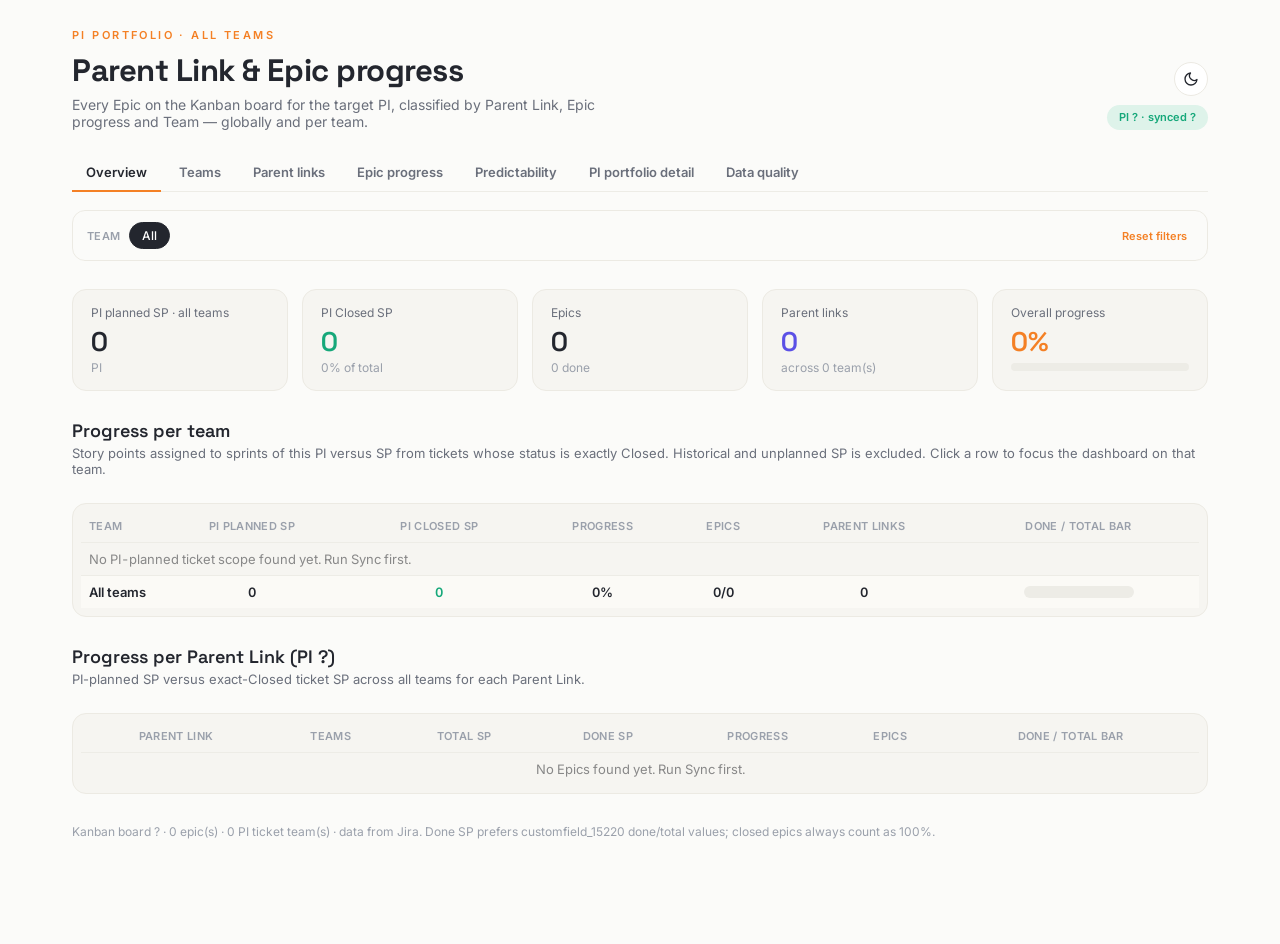
==== pi-portfolio-explorer/pi_portfolio/templates/dashboard.html @ b687ec89 "Recover PI Portfolio Explorer source from packaged .exe (part 1) The original source was lost when i" ====
<!doctype html><html lang="en"><head>
<meta charset="utf-8"><meta name="viewport" content="width=device-width, initial-scale=1">
<title>PI Portfolio Explorer</title>
<link rel="preconnect" href="https://fonts.googleapis.com"><link rel="preconnect" href="https://fonts.gstatic.com" crossorigin>
<link href="https://fonts.googleapis.com/css2?family=Space+Grotesk:wght@500;600;700&family=Inter:wght@400;500;600;700&display=swap" rel="stylesheet">
<style>
:root{--bg:#fbfbf9;--card:#f6f5f1;--card-bd:#eceae3;--line:#edece6;--ink:#23262e;--label:#6a6f7b;--faint:#9aa0ab;
--theo:#5b50e6;--accent:#F48025;--adj:#16a87a;--real:#c8821f;--theo-soft:#ece9fc;--accent-soft:#fff0e6;--adj-soft:#def3ea;--real-soft:#f8eddc;
--sans:'Inter',system-ui,sans-serif;--disp:'Space Grotesk',sans-serif;}
body[data-theme="dark"]{--bg:#0f1218;--card:#171b24;--card-bd:#2a3040;--line:#293142;--ink:#edf2ff;--label:#adb7c8;--faint:#7f8aa0;
--theo:#9b8cff;--accent:#F48025;--adj:#25d99a;--real:#f2b766;--theo-soft:#272247;--accent-soft:#3b2113;--adj-soft:#15392d;--real-soft:#3b2c19;}
body[data-theme="dark"] .ghostbtn,body[data-theme="dark"] .fpill,body[data-theme="dark"] .mchip{background:#121722;color:var(--ink);border-color:var(--card-bd)}
body[data-theme="dark"] .ghostbtn:hover{border-color:var(--accent);color:var(--accent)}
body[data-theme="dark"] .filterbar{background:rgba(15,18,24,.92);border-color:var(--card-bd)}
body[data-theme="dark"] .filterbar select{background:#121722!important;color:#edf2ff!important;-webkit-text-fill-color:#edf2ff;border-color:var(--card-bd);color-scheme:dark}
body[data-theme="dark"] .card,body[data-theme="dark"] .tcard{background:var(--card);border-color:var(--card-bd)}
body[data-theme="dark"] .dt th,body[data-theme="dark"] .dt td{border-bottom-color:var(--line)}
body[data-theme="dark"] .dt tr.tot td{background:#111722;color:var(--ink)}
body[data-theme="dark"] .subtle,body[data-theme="dark"] .ssub,body[data-theme="dark"] .legend,body[data-theme="dark"] .foot{color:var(--label)}
body[data-theme="dark"] .mchip.on,body[data-theme="dark"] .fpill.on{background:var(--accent)!important;color:#fff!important;border-color:var(--accent)!important;box-shadow:0 0 0 1px rgba(244,128,37,.35),0 6px 16px rgba(244,128,37,.18)!important}
body[data-theme="dark"] .tab.on{background:transparent!important;color:var(--ink)!important;border-bottom-color:var(--accent)!important}
*{box-sizing:border-box}body{margin:0;background:var(--bg);color:var(--ink);font-family:var(--sans);font-size:14px;-webkit-font-smoothing:antialiased;transition:background .18s ease,color .18s ease}
.wrap{max-width:1180px;margin:0 auto;padding:30px 22px 90px}
header.top{display:flex;justify-content:space-between;align-items:flex-end;flex-wrap:wrap;gap:14px;margin-bottom:24px}
.eyebrow{font:600 11px/1 var(--sans);letter-spacing:.22em;text-transform:uppercase;color:var(--accent)}
h1{font-family:var(--disp);font-weight:700;font-size:clamp(23px,3.2vw,31px);margin:.3em 0 .2em;letter-spacing:-.015em}
header.top p{margin:0;color:var(--label);max-width:60ch}
.rightcol{display:flex;flex-direction:column;align-items:flex-end;gap:9px}
.ghostbtn{border:1px solid var(--card-bd);background:#fff;border-radius:9px;padding:8px 14px;font:600 12px var(--sans);color:var(--ink);cursor:pointer}
.ghostbtn:hover{border-color:var(--accent);color:var(--accent)}
.themebtn{display:inline-flex;align-items:center;justify-content:center;width:34px;height:34px;border:1px solid var(--card-bd);background:#fff;border-radius:999px;color:var(--ink);cursor:pointer;line-height:1;padding:0}
.themebtn:hover{border-color:var(--accent);color:var(--accent)}
.themebtn svg{display:block}.themebtn .icon-sun{display:none}
body[data-theme="dark"] .themebtn{background:#121722;color:var(--ink);border-color:var(--card-bd)}
body[data-theme="dark"] .themebtn .icon-moon{display:none}
body[data-theme="dark"] .themebtn .icon-sun{display:block}
.src{font:600 11px/1 var(--sans);color:var(--adj);background:var(--adj-soft);padding:7px 12px;border-radius:20px;white-space:nowrap}
.src.sample{color:var(--real);background:var(--real-soft)}
.card{background:var(--card);border:1px solid var(--card-bd);border-radius:14px}
section{margin:28px 0}.sh{font-family:var(--disp);font-weight:600;font-size:18px;margin:0 0 3px}
.ssub{color:var(--label);margin:0 0 14px;font-size:13px}
.kpis{display:grid;grid-template-columns:repeat(5,1fr);gap:14px}.kpi{padding:15px 18px}
.kpi .l{font-size:12px;color:var(--label);margin-bottom:8px}.kpi .v{font-family:var(--disp);font-weight:600;font-size:27px;line-height:1;font-variant-numeric:tabular-nums}
.kpi .s{font-size:12px;color:var(--faint);margin-top:5px}.kpi .v.g{color:var(--adj)}.kpi .v.p{color:var(--theo)}.kpi .v.o{color:var(--accent)}
.toolbar{display:flex;justify-content:space-between;align-items:center;gap:12px;flex-wrap:wrap;margin-bottom:12px}
.tcard{padding:6px 8px 8px;overflow-x:auto}
.legend{display:flex;align-items:center;gap:12px;color:var(--faint);font-size:12px;margin-top:10px;flex-wrap:wrap}
.legend i{display:inline-block;width:13px;height:10px;border-radius:3px;margin-right:6px;vertical-align:middle}
.filterbar{position:sticky;top:0;z-index:20;background:rgba(251,251,249,.92);backdrop-filter:blur(8px);border:1px solid var(--card-bd);border-radius:13px;padding:11px 14px;margin:0 0 20px;display:flex;gap:18px;flex-wrap:wrap;align-items:center}
.fgroup{display:flex;align-items:center;gap:8px;flex-wrap:wrap}.fgroup>span.lbl{font:600 11px var(--sans);letter-spacing:.04em;text-transform:uppercase;color:var(--faint)}
.fpill{border:1px solid var(--card-bd);background:#fff;border-radius:18px;padding:5px 12px;font:500 12px var(--sans);color:var(--label);cursor:pointer}
.fpill.on{background:var(--ink);color:#fff;border-color:var(--ink)}
.fclear{margin-left:auto;font:600 11px var(--sans);color:var(--accent);cursor:pointer;background:none;border:none}
.tabs{display:flex;gap:4px;flex-wrap:wrap;border-bottom:1px solid var(--line);margin:0 0 18px}
.tab{border:none;background:none;padding:10px 14px;font:600 13px var(--sans);color:var(--label);cursor:pointer;border-bottom:2px solid transparent;margin-bottom:-1px}
.tab.on{color:var(--ink);border-bottom-color:var(--accent)}
.tabview{display:none}.tabview.on{display:block}
.mtoggle{display:flex;gap:6px;flex-wrap:wrap}
.mchip{border:1px solid var(--card-bd);background:#fff;border-radius:8px;padding:5px 11px;font:600 11px var(--sans);color:var(--label);cursor:pointer}
.mchip.on{background:var(--accent);color:#fff;border-color:var(--accent)}
.dt{width:100%;border-collapse:collapse;font-size:13px;min-width:560px}
.dt th{font:600 11px var(--sans);letter-spacing:.03em;color:var(--faint);text-transform:uppercase;text-align:center!important;padding:9px 10px;border-bottom:1px solid var(--line);white-space:nowrap}
.dt td:first-child{text-align:left}
.dt td{padding:8px 10px;text-align:right;border-bottom:1px solid var(--line);font-variant-numeric:tabular-nums}
.dt tr:last-child td{border-bottom:none}.dt td.name{font-weight:500;text-align:left}
/* Full-UI table alignment and content-aware sizing. */
.dt th,.dt td,.dt td:first-child,.dt td.name{text-align:center!important;vertical-align:middle!important;}
.dt td>div,.dt td.name>div{margin-left:auto!important;margin-right:auto!important;justify-content:center!important;}
.dt td .teamPillsWrap{justify-content:center!important;}
.dt:not(.progress-table){table-layout:auto!important;}
.dt:not(.progress-table) col{width:auto!important;}
.dt:not(.progress-table) th,.dt:not(.progress-table) td{width:auto!important;max-width:360px;padding-left:8px;padding-right:8px;}
#teamTable th:first-child,#teamTable td:first-child{text-align:left!important;width:1%!important;white-space:nowrap;}
#teamTable td:first-child>div{margin-left:0!important;margin-right:0!important;justify-content:flex-start!important;}
#dqTable th:nth-child(2),#dqTable td:nth-child(2){width:1%!important;min-width:112px!important;max-width:none!important;white-space:nowrap!important;overflow:visible!important;text-overflow:clip!important;}
#dqTable td:nth-child(2) a{display:inline-block!important;max-width:none!important;width:auto!important;overflow:visible!important;text-overflow:clip!important;white-space:nowrap!important;}
.dt tr.tot td{border-top:1px solid var(--card-bd);background:#fbfaf6;font-weight:600}
.subtle{color:var(--faint);font-size:12px}
.statline{display:flex;gap:22px;flex-wrap:wrap;margin:2px 0 14px}
.statline .b{font:600 12px var(--sans);color:var(--label)}.statline .b b{font-family:var(--disp);font-size:17px;color:var(--ink);margin-right:4px}
.teamcards{display:grid;grid-template-columns:repeat(auto-fill,minmax(340px,1fr));gap:14px}
.teamcard{padding:16px 18px;display:flex;flex-direction:column;gap:10px}
.teamcard h3{margin:0;font-family:var(--disp);font-size:16px;display:flex;justify-content:space-between;align-items:center;gap:8px}
.teamcard .tpct{font:700 13px var(--disp);color:var(--adj)}
.pbar{height:10px;border-radius:999px;background:var(--line);overflow:hidden}
.pbar i{display:block;height:100%;border-radius:999px;background:var(--adj)}
.tmeta{display:flex;gap:14px;flex-wrap:wrap;color:var(--label);font-size:12px}
.tmeta b{color:var(--ink)}
.plrow{display:flex;align-items:center;gap:8px;font-size:12px}
.plrow .nm{flex:1;min-width:0;overflow:hidden;text-overflow:ellipsis;white-space:nowrap;color:var(--ink);font-weight:600}
.plrow .bar{flex:0 0 90px;height:8px;border-radius:999px;background:var(--line);overflow:hidden}
.plrow .bar i{display:block;height:100%;background:var(--adj);border-radius:999px}
.plrow .pv{flex:0 0 auto;font-weight:700;font-variant-numeric:tabular-nums;color:var(--label)}
.foot{color:var(--faint);font-size:12px;line-height:1.65;margin-top:10px}
@media(max-width:1000px){.kpis{grid-template-columns:repeat(2,1fr)}}
.team-kanban{display:grid;grid-template-columns:repeat(3,minmax(250px,1fr));gap:14px;align-items:start}.kb-col{background:var(--bg);border:1px solid var(--card-bd);border-radius:14px;overflow:hidden}.kb-head{padding:11px 12px;border-bottom:1px solid var(--card-bd);font:800 13px var(--disp);display:flex;justify-content:space-between}.kb-list{padding:9px;display:grid;gap:8px;max-height:650px;overflow:auto}.kb-card{background:var(--card);border:1px solid var(--card-bd);border-left:4px solid var(--real);border-radius:10px;padding:10px;box-shadow:var(--shadow)}.kb-card.closed{border-left-color:var(--adj)}.kb-card .sum{font:700 12px/1.35 var(--sans);margin:6px 0}.kb-meta{display:flex;flex-wrap:wrap;gap:4px;font-size:10px;color:var(--faint)}.kb-chip{padding:2px 6px;border:1px solid var(--card-bd);border-radius:999px;background:var(--bg)}.team-kanban{display:flex;gap:12px;align-items:flex-start;overflow-x:auto;padding-bottom:10px}.kb-col{flex:0 0 300px;background:var(--bg);border:1px solid var(--card-bd);border-radius:8px;overflow:hidden}.kb-head{padding:11px 12px;background:var(--card);border-bottom:1px solid var(--card-bd);font:800 12px var(--disp);display:flex;justify-content:space-between;text-transform:uppercase}.kb-list{padding:10px;display:grid;gap:8px;max-height:700px;overflow:auto}.kb-card{background:var(--card);border:1px solid var(--card-bd);border-left:4px solid var(--accent);border-radius:4px;padding:10px;box-shadow:0 1px 2px rgba(20,28,45,.09)}.kb-card .sum{font:600 13px/1.35 var(--sans);margin:6px 0 8px}.kb-meta{display:flex;flex-wrap:wrap;gap:5px;align-items:center;font-size:10px;color:var(--faint)}.kb-chip{padding:2px 6px;border-radius:3px;background:var(--bg);border:1px solid var(--card-bd)}.kb-avatar{margin-left:auto;width:25px;height:25px;border-radius:50%;display:inline-flex;align-items:center;justify-content:center;background:var(--accent);color:#fff;font:800 10px var(--sans)}
@media(max-width:900px){.team-kanban{grid-template-columns:1fr}}
@media(max-width:900px){
  .wrap{padding:24px 16px 76px;max-width:100%}
  .tabs{flex-wrap:nowrap;overflow-x:auto;-webkit-overflow-scrolling:touch;padding-bottom:2px}
  .tab{flex:0 0 auto;white-space:nowrap;padding:10px 12px}
  .filterbar{gap:10px;padding:10px 12px}
  .tcard{overflow-x:auto;-webkit-overflow-scrolling:touch}
  .dt{min-width:640px}
  .teamcards{grid-template-columns:1fr}
}
@media(max-width:640px){body{font-size:13px}.kpis{grid-template-columns:1fr}}

/* Dark-mode scrollbars for ticket columns in the Teams Kanban. */
body[data-theme="dark"] .tabview[data-v="teams"] .kb-list{
  scrollbar-color:#747983 #171b23;
  scrollbar-width:thin;
}
body[data-theme="dark"] .tabview[data-v="teams"] .kb-list::-webkit-scrollbar{
  width:10px;
}
body[data-theme="dark"] .tabview[data-v="teams"] .kb-list::-webkit-scrollbar-track{
  background:#171b23;
  border-left:1px solid #2c3340;
  border-radius:999px;
}
body[data-theme="dark"] .tabview[data-v="teams"] .kb-list::-webkit-scrollbar-thumb{
  background:#747983;
  border:2px solid #171b23;
  border-radius:999px;
}
body[data-theme="dark"] .tabview[data-v="teams"] .kb-list::-webkit-scrollbar-thumb:hover{
  background:#9aa0aa;
}
body[data-theme="dark"] .tabview[data-v="teams"] .kb-list::-webkit-scrollbar-corner{
  background:#171b23;
}

/* Width-only Teams Kanban override. */
.tabview[data-v="teams"] .team-kanban{display:grid!important;grid-template-columns:repeat(4,minmax(0,1fr))!important;gap:8px!important;width:100%!important;max-width:100%!important;overflow-x:hidden!important;align-items:start!important}
.tabview[data-v="teams"] .kb-col{box-sizing:border-box!important;flex:none!important;width:100%!important;min-width:0!important;max-width:100%!important}
.tabview[data-v="teams"] .kb-head{white-space:normal!important;overflow-wrap:anywhere!important;word-break:normal!important}
.tabview[data-v="teams"] .kb-card{box-sizing:border-box!important;width:100%!important;min-width:0!important;max-width:100%!important}
.tabview[data-v="teams"] .kb-card .sum,.tabview[data-v="teams"] .kb-chip{white-space:normal!important;overflow-wrap:anywhere!important;word-break:normal!important;max-width:100%!important}
</style></head><body>
<div class="wrap">
<header class="top">
  <div>
    <div class="eyebrow">PI Portfolio · all teams</div>
    <h1>Parent Link &amp; Epic progress</h1>
    <p id="subline">Every Epic on the Kanban board for the target PI, classified by Parent Link, Epic progress and Team — globally and per team.</p>
  </div>
  <div class="rightcol">
    <button class="themebtn" id="themeToggle" type="button" title="Toggle dark mode">
      <svg class="icon-moon" width="16" height="16" viewBox="0 0 24 24" fill="none" stroke="currentColor" stroke-width="2" stroke-linecap="round" stroke-linejoin="round"><path d="M21 12.79A9 9 0 1 1 11.21 3 7 7 0 0 0 21 12.79z"/></svg>
      <svg class="icon-sun" width="16" height="16" viewBox="0 0 24 24" fill="none" stroke="currentColor" stroke-width="2" stroke-linecap="round" stroke-linejoin="round"><circle cx="12" cy="12" r="4"/><path d="M12 2v2M12 20v2M4.93 4.93l1.41 1.41M17.66 17.66l1.41 1.41M2 12h2M20 12h2M4.93 19.07l1.41-1.41M17.66 6.34l1.41-1.41"/></svg>
    </button>
    <span class="src" id="src">—</span>
  </div>
</header>

<div class="tabs" id="tabs"></div>

<div class="filterbar">
  <div class="fgroup"><span class="lbl">Team</span><span id="teamPills"></span></div>
  <button class="fclear" id="clearFilters" type="button">Reset filters</button>
</div>

<div class="tabview" data-v="overview">
  <section>
    <div class="kpis" id="kpis"></div>
  </section>
  <section>
    <div class="toolbar"><div><h2 class="sh">Progress per team</h2><p class="ssub">Story points assigned to sprints of this PI versus SP from tickets whose status is exactly Closed. Historical and unplanned SP is excluded. Click a row to focus the dashboard on that team.</p></div></div>
    <div class="card tcard"><table class="dt" id="teamTable"></table></div>
  </section>
  <section>
    <div class="toolbar"><div><h2 class="sh" id="overviewParentTitle">Progress per Parent Link</h2><p class="ssub">PI-planned SP versus exact-Closed ticket SP across all teams for each Parent Link.</p></div></div>
    <div class="card tcard"><table class="dt" id="globalParentTable"></table></div>
  </section>
</div>

<div class="tabview" data-v="parentlinks">
  <div class="toolbar"><div><h2 class="sh">Parent Link progress</h2><p class="ssub" id="plSub">Complete Parent Link progress and combined Epic sprint movement. Expand a Parent Link to inspect its Epics.</p></div></div>
  <div class="kpis" id="parentOverallKpis" style="margin-bottom:12px"></div>
  <div class="card" style="padding:14px 16px;margin-bottom:12px">
    <div style="display:flex;gap:18px;flex-wrap:wrap;align-items:center">
      <div class="fgroup"><span class="lbl">Product</span><span class="mtoggle" id="parentProduct"></span></div>
      <div class="fgroup"><span class="lbl">Sort</span><span class="mtoggle" id="parentSort"></span></div>
    </div>
    <div class="legend" id="parentLegend" style="margin-top:10px"></div>
  </div>
  <div id="parentLinkToggleBar" style="display:flex;gap:8px;justify-content:flex-end;align-items:center;margin:8px 0 10px">
    <button class="ghostbtn" id="toggleAllParentLinks" type="button">Expand all</button>
  </div>
  <div class="card tcard"><table class="dt" id="parentLinkTable"></table></div>
</div>

<div class="tabview" data-v="teams">
  <div class="toolbar"><div><h2 class="sh">Teams · PI ticket Kanban</h2><p class="ssub">Selected-PI tickets grouped by workflow state. Filter by team, product and Parent Link.</p></div></div>
  <div class="card" style="padding:14px 16px;margin-bottom:14px">
    <div style="display:flex;gap:16px;flex-wrap:wrap;align-items:center">
      <div class="fgroup"><span class="lbl">Team</span><span class="mtoggle" id="kanbanTeam"></span></div>
      <div class="fgroup"><span class="lbl">Product</span><span class="mtoggle" id="kanbanProduct"></span></div>
      <div class="fgroup"><span class="lbl">Parent Link</span><span class="mtoggle" id="kanbanParent"></span></div>
      <div class="fgroup"><span class="lbl">Sprint</span><span class="mtoggle" id="kanbanSprint"></span></div>
    </div>
    <div class="legend" id="kanbanLegend" style="margin-top:10px"></div>
  </div>
  <div class="card tcard" style="margin-bottom:14px"><table class="dt" id="kanbanSummary"></table></div>
  <div id="teamKanban" class="team-kanban"></div>
</div>

<div class="tabview" data-v="progress">
  <div class="toolbar"><div><h2 class="sh">Epic progress</h2><p class="ssub">Actual sprint movement per Epic from child-ticket sprint codes, plus done-SP progress. Filter by team above, and by parent link / priority below.</p></div></div>
  <div class="kpis" id="progressOverallKpis" style="margin-bottom:12px"></div>
  <div class="card" style="padding:14px 16px;margin-bottom:12px">
    <div style="display:flex;gap:18px;flex-wrap:wrap;align-items:center">
      <div class="fgroup"><span class="lbl">Product</span><span class="mtoggle" id="progressProduct"></span></div>
      <div class="fgroup"><span class="lbl">Parent link</span><span class="mtoggle" id="progressParent"></span></div>
      <div class="fgroup"><span class="lbl">Sort</span><span class="mtoggle" id="progressSort"></span></div>
    </div>
    <div class="legend" id="progressLegend" style="margin-top:10px"></div>
  </div>
  <div id="progressToggleBar" style="display:none;gap:8px;justify-content:flex-end;align-items:center;margin:8px 0 10px">
    <button class="ghostbtn" id="toggleAllProgressTickets" type="button">Expand all</button>
  </div>
  <div class="card tcard"><div id="epicProgressGantt" style="overflow:auto"></div></div>
</div>

<div class="tabview" data-v="portfolio">
  <div class="toolbar"><div><h2 class="sh">PI portfolio detail</h2><p class="ssub">Full Parent Link and Epic information for the selected PI, with the PI progress table per team.</p></div></div>
  <div class="kpis" id="portfolioKpis" style="margin-bottom:12px"></div>
  <div class="card tcard" style="margin-bottom:16px"><table class="dt" id="portfolioTeams"></table></div>
  <div style="display:flex;justify-content:flex-end;margin:8px 0 10px"><button class="ghostbtn" id="portfolioExpandAll">Expand all</button></div>
  <div class="card tcard"><table class="dt" id="portfolioParents"></table></div>
</div>

<div class="tabview" data-v="predictability">
  <div class="toolbar"><div><h2 class="sh">Sprint predictability</h2><p class="ssub">Final commitment and Completed work per team and sprint, loaded from the Jira velocity data.</p></div></div>
  <div class="card" style="padding:14px 16px;margin-bottom:12px">
    <div style="display:flex;gap:18px;flex-wrap:wrap;align-items:center">
      <div class="fgroup"><span class="lbl">Group by</span><span class="mtoggle" id="predGroup"></span></div>
      <div class="fgroup"><span class="lbl">Team</span><span class="mtoggle" id="predTeam"></span></div>
      <div class="fgroup"><span class="lbl">PI sprints</span><span class="mtoggle" id="predProduct"></span></div>
    </div>
    <div class="legend" id="predLegend" style="margin-top:10px"></div>
  </div>
  <div class="kpis" id="predKpis" style="margin-bottom:18px"></div>
  <div class="grid2" style="gap:18px">
    <div class="card" style="padding:18px;margin-bottom:18px"><h3 class="sh" style="font-size:15px">Overall predictability</h3><div id="predDonut"></div></div>
    <div class="card" style="padding:18px"><h3 class="sh" style="font-size:15px">Committed vs completed</h3><div id="predBars"></div></div>
  </div>
  <div class="card tcard" style="margin-top:14px"><table class="dt" id="predTable"></table></div>
</div>

<div class="tabview" data-v="quality">
  <div class="toolbar"><div><h2 class="sh">Data quality — refinement issues</h2><p class="ssub" id="dqSub">Epics and tickets that need attention before commitment: missing parent link, missing/zero story points, no child tickets, Epic SP not matching tickets SP, missing team / category, tickets without a sprint. Ticket SP and category are only checked on Epic, Improvement, Bug and Story.</p></div><div class="fgroup"><span class="lbl">Organize by</span><span class="mtoggle" id="qualityGroup"></span></div></div>
  <div class="kpis" id="dqKpis" style="margin-bottom:12px"></div>
  <div id="dqToggleBar" style="display:flex;gap:8px;justify-content:flex-end;align-items:center;margin:8px 0 10px">
    <button class="ghostbtn" id="toggleAllDq" type="button">Expand all</button>
  </div>
  <div class="card tcard"><table class="dt" id="dqTable"></table></div>
</div>

<p class="foot" id="foot"></p>
</div>
<script>
const DATA=/*__DATA__*/null, SERVED=/*__SERVED__*/false;
const META=(DATA&&DATA.meta)||{};
const NS=Math.max(1,+META.numSprints||6);
const EPICS=(DATA&&DATA.epics)||[];
const BOARD_TICKETS=(DATA&&DATA.boardTickets)||[];
const COMMITMENT=(DATA&&DATA.commitment)||{};
const PREDICTABILITY=(DATA&&DATA.predictability)||{};
const escHtml=s=>String(s||"").replace(/[&<>\"]/g,ch=>({"&":"&amp;","<":"&lt;",">":"&gt;","\"":"&quot;"}[ch]));
const jiraBase=String(META.jiraUrl||"").replace(/\/+$/g,"");
const f1=n=>{const v=+n;return Number.isFinite(v)?(Math.round(v*10)/10).toLocaleString("en-US",{minimumFractionDigits:0,maximumFractionDigits:1}):"0";};
const pc=n=>`${Math.round(+n||0)}%`;
const issueUrl=k=>jiraBase?`${jiraBase}/browse/${encodeURIComponent(k)}`:"#";
const issueLink=(k,w="110px")=>{const key=String(k||"").trim();if(!key)return "";return `<a href="${issueUrl(key)}" target="_blank" rel="noopener noreferrer" onclick="event.stopPropagation()" style="display:inline-block;max-width:${w};overflow:hidden;text-overflow:ellipsis;white-space:nowrap;color:var(--accent);font-weight:800;text-decoration:none">${escHtml(key)}</a>`;};

/* ---------- epic math ---------- */
const exactClosedStatus=v=>String(v||"").trim().toLowerCase()==="closed";
// Completed SP includes Closed and Verified/Verifies tickets. Epic closure
// remains based on exact Closed status, preserving closure-pending behavior.
const completedSpStatus=v=>{
  const status=String(v||"").trim().toLowerCase();
  return status==="closed"||status==="verified"||status==="verifies";
};
const epicStatusClosed=e=>exactClosedStatus(e&&e.status);
const allEpicTicketsClosed=e=>{const ts=(e&&e.tickets)||[];return ts.length>0&&ts.every(t=>t&&exactClosedStatus(t.status));};
function epicDone(e){return epicStatusClosed(e)&&allEpicTicketsClosed(e);}
const epicClosurePending=e=>allEpicTicketsClosed(e)&&!epicStatusClosed(e);
function epicTotal(e){const t=+((e&&e.totalSp)||0),s=+((e&&e.sp)||0),d=+((e&&e.doneSp)||0);return Math.max(t,s,d);}
function epicDoneSp(e){
  const total=epicTotal(e);
  const tickets=(e&&e.tickets)||[];
  const closedTicketSp=tickets.filter(t=>t&&exactClosedStatus(t.status)).reduce((sum,t)=>sum+(+(t.sp||0)),0);
  if(tickets.length)return Math.min(total||closedTicketSp,closedTicketSp);
  return epicStatusClosed(e)?total:0;
}
function epicPct(e){
  const total=epicTotal(e);
  if(!(total>0))return epicDone(e)?100:0;
  const raw=Math.min(100,100*epicDoneSp(e)/total);
  return !epicDone(e)&&raw>=100?99:raw;
}
const selectedPiCode=()=>String(META.piName||"").replace(/^PI\s*/,"").trim();
// Normalize Jira/Excel sprint labels to the canonical PI.iteration code.
// Supported examples: 26.3.1, PI 26.3.1, PI 26.3 Sprint 1,
// 26.3 - Sprint 1, and Jira's longer sprint display strings.
function canonicalSprintCode(value){
  const text=String(value||"").trim(),pi=selectedPiCode().replace(/[.*+?^${}()|[\]\\]/g,"\\$&");
  let match=text.match(new RegExp(`(?:PI\\s*)?(${pi})\\s*[.]\\s*(\\d+)`,"i"));
  if(!match)match=text.match(new RegExp(`(?:PI\\s*)?(${pi}).*?(?:sprint|iteration)\\s*[-:#]?\\s*(\\d+)`,"i"));
  return match?`${match[1]}.${parseInt(match[2],10)}`:"";
}
const sprintBelongsToSelectedPi=value=>Boolean(canonicalSprintCode(value));
const ticketPiSprints=t=>[...new Set((Array.isArray(t&&t.sprints)?t.sprints:[t&&t.sprints]).map(canonicalSprintCode).filter(Boolean))].sort((a,b)=>a.localeCompare(b,undefined,{numeric:true}));
const piPlannedTickets=e=>(e&&e.tickets||[]).filter(t=>(t.sprints||[]).some(sprintBelongsToSelectedPi));
// Epic-level PI scope uses Jira's remaining Epic SP value (e.sp).
// Ticket rows keep their own SP values and sprint assignments unchanged.
const piPlannedSp=e=>Math.max(0,+((e&&e.sp)||0));
const piClosedSp=e=>piPlannedTickets(e).filter(t=>completedSpStatus(t.status)).reduce((sum,t)=>sum+(+(t.sp||0)),0);
const piEpicDone=e=>{const ts=piPlannedTickets(e);return ts.length>0&&ts.every(t=>exactClosedStatus(t.status));};
// Progress views use the complete selected-PI ticket scope as denominator.
// Example: Closed tickets 5+3 and all PI tickets 5+8+1+3 => 8 / 17 SP.
const piProgressTotalSp=e=>{
  const ticketTotal=piPlannedTickets(e).reduce((sum,t)=>sum+(+(t.sp||0)),0);
  return ticketTotal>0?ticketTotal:piPlannedSp(e);
};
const piProgressClosedSp=e=>Math.min(piProgressTotalSp(e),piClosedSp(e));
const piProgressClosurePending=e=>piEpicDone(e)&&!epicStatusClosed(e);
function piProgressPct(e){
  const total=piProgressTotalSp(e),done=piProgressClosedSp(e);
  if(!(total>0))return epicStatusClosed(e)?100:0;
  const raw=Math.min(100,100*done/total);
  return piProgressClosurePending(e)&&raw>=100?99:raw;
}
const piProgressWeightedDone=e=>piProgressTotalSp(e)*piProgressPct(e)/100;
const teamOf=e=>String((e&&e.team)||"").trim()||"No team";
const closurePendingBadge=e=>epicClosurePending(e)?`<span title="All tickets are Closed, but the Epic is not Closed" style="display:inline-flex;align-items:center;justify-content:center;width:18px;height:18px;margin-left:5px;border-radius:999px;background:var(--real-soft);color:var(--real);font-weight:900;font-size:13px">*</span>`:"";
const plKey=e=>String((e&&e.parentLink)||"").trim()||"No parent link";
const plName=e=>String((e&&e.parentLinkName)||"").trim()||plKey(e);
const productOf=e=>{const vals=[e&&e.key,plKey(e),plName(e)].map(v=>String(v||"").trim().toUpperCase());return vals.some(v=>v.startsWith("SPO4-"))?"spo4":"maintain";};
const PRODUCT_OPTIONS=[["all","All products"],["spo4","SPO4"],["maintain","Maintain"]];
const productLabel=v=>v==="spo4"?"SPO4":v==="maintain"?"Maintain":"All products";
const productFiltered=epics=>fProduct==="all"?(epics||[]).slice():(epics||[]).filter(e=>productOf(e)===fProduct);

/* ---------- state ---------- */
let tab="overview", fTeam="All", fProduct="all", progressParent="all", progressSort="epic", parentGanttSort="name", qualityGroup="epic", kanbanTeam="All", kanbanProduct="all", kanbanParent="all", kanbanSprint="all", predGroup="sprint", predTeam="All", predProduct="all";
const ticketTeamOf=t=>String((t&&t.team)||"").trim()||"No team";
// Allocate each Epic's remaining PI SP across the Teams that own its PI tickets.
// Known ticket SP stays with the ticket Team. Any remaining, not-yet-created
// scope stays with the Epic Team. If ticket SP exceeds the Epic remainder, the
// remainder is distributed proportionally so the Epic is never double-counted.
function epicSpByTicketTeam(e){
  const remaining=piPlannedSp(e), epicTeam=teamOf(e), tickets=piPlannedTickets(e);
  const raw={}, closed={};
  tickets.forEach(t=>{
    const team=ticketTeamOf(t),sp=+(t.sp||0);
    raw[team]=(raw[team]||0)+sp;
    if(completedSpStatus(t.status))closed[team]=(closed[team]||0)+sp;
  });
  const ticketTotal=Object.values(raw).reduce((a,v)=>a+v,0),planned={};
  if(ticketTotal>0&&ticketTotal>remaining&&remaining>=0){
    Object.entries(raw).forEach(([team,sp])=>planned[team]=remaining*sp/ticketTotal);
  }else{
    Object.entries(raw).forEach(([team,sp])=>planned[team]=sp);
    const residual=Math.max(0,remaining-ticketTotal);
    if(residual>0)planned[epicTeam]=(planned[epicTeam]||0)+residual;
  }
  if(!Object.keys(planned).length&&remaining>0)planned[epicTeam]=remaining;
  return {planned,closed,ticketTeams:new Set(tickets.map(ticketTeamOf))};
}
// Merge board records with the child tickets stored under each Epic. A board
// record may be newer for status/assignee but occasionally lacks sprint or Team
// fields after Sync. The Epic-child record supplies those missing fields so the
// Teams Kanban never becomes empty only because one Jira endpoint was incomplete.
const EPIC_CHILD_TICKETS=EPICS.flatMap(e=>(e.tickets||[]).map(t=>({...t,epicKey:t.epicKey||e.key})));
const MERGED_TICKET_MAP=new Map(EPIC_CHILD_TICKETS.map(t=>[String(t.key||""),{...t}]));
BOARD_TICKETS.forEach(t=>{
  const key=String(t.key||""),child=MERGED_TICKET_MAP.get(key)||{};
  MERGED_TICKET_MAP.set(key,{
    ...child,...t,
    epicKey:t.epicKey||child.epicKey||"",
    team:(t.team&&t.team!=="No team")?t.team:(child.team||"No team"),
    sprints:(t.sprints||[]).length?(t.sprints||[]):(child.sprints||[]),
    sp:(t.sp!==undefined&&t.sp!==null&&t.sp!=="")?t.sp:child.sp,
  });
});
const TEAM_SOURCE_TICKETS=[...MERGED_TICKET_MAP.values()];
// Team filters contain only Teams that own at least one ticket in a selected-PI
// sprint. Fast Sync reuses these sprint assignments from the existing Excel cache.
const PI_TEAM_TICKETS=TEAM_SOURCE_TICKETS.filter(t=>ticketPiSprints(t).length);
const TEAMS=[...new Set(PI_TEAM_TICKETS.map(ticketTeamOf))].sort((a,b)=>a.localeCompare(b));
const TABS=[["overview","Overview"],["teams","Teams"],["parentlinks","Parent links"],["progress","Epic progress"],["predictability","Predictability"],["portfolio","PI portfolio detail"],["quality","Data quality"]];

/* ---------- team colors (stable per team, like categories in Capacity Planner) ---------- */
const TPAL=["#5b50e6","#16a87a","#c8821f","#2f7fd6","#c2569b","#7a8a3a","#e4572e","#17bebb","#7d5fff","#d65db1","#2c73d2","#f9a03f"];
const TC={};TEAMS.filter(t=>t!=="No team").forEach((t,i)=>TC[t]=TPAL[i%TPAL.length]);
const teamColor=t=>t==="No team"?"#9aa0a6":(TC[t]||"#9aa0a6");
const teamDot=(t,s=10)=>`<span style="display:inline-block;width:${s}px;height:${s}px;border-radius:3px;background:${teamColor(t)};flex:0 0 auto"></span>`;
const teamPill=(t,max="150px")=>{const c=teamColor(t);return `<span title="${escHtml(t)}" style="display:inline-flex;align-items:center;max-width:${max};height:22px;padding:0 9px;border-radius:999px;color:${c};background:${c}1f;font:400 11px var(--sans);overflow:hidden;white-space:nowrap"><span style="overflow:hidden;text-overflow:ellipsis">${escHtml(t)}</span></span>`;};
const teamPillsWrap=teams=>`<div class="teamPillsWrap" style="display:flex;flex-wrap:wrap;gap:4px;align-items:center;justify-content:center">${[...teams].sort().map(t=>teamPill(t)).join("")}</div>`;

function buildTeamScope(){
  const groups={};
  const ensure=t=>groups[t]||(groups[t]={team:t,total:0,done:0,epics:new Set(),doneEpics:new Set(),parents:new Set()});
  EPICS.forEach(e=>{
    const allocation=epicSpByTicketTeam(e);
    const teams=new Set([...Object.keys(allocation.planned),...Object.keys(allocation.closed)]);
    teams.forEach(team=>{
      const g=ensure(team),planned=+(allocation.planned[team]||0),closed=+(allocation.closed[team]||0);
      g.total+=planned;
      g.done+=Math.min(planned,closed);
      if(planned>0){g.epics.add(e.key);g.parents.add(plKey(e));if(piEpicDone(e))g.doneEpics.add(e.key);}
    });
  });
  return groups;
}
function selectedTeamScope(){
  const groups=buildTeamScope();
  if(fTeam!=="All")return groups[fTeam]||{team:fTeam,total:0,done:0,epics:new Set(),doneEpics:new Set(),parents:new Set()};
  const all={team:"All",total:0,done:0,epics:new Set(),doneEpics:new Set(),parents:new Set()};
  Object.values(groups).forEach(g=>{all.total+=g.total;all.done+=g.done;g.epics.forEach(x=>all.epics.add(x));g.doneEpics.forEach(x=>all.doneEpics.add(x));g.parents.forEach(x=>all.parents.add(x));});
  return all;
}
function teamAllocatedPlannedSp(e,team=fTeam){
  if(team==="All")return piPlannedSp(e);
  return +((epicSpByTicketTeam(e).planned||{})[team]||0);
}
function epicBelongsToTeam(e,team=fTeam){
  if(team==="All")return true;
  if(teamOf(e)===team)return true;
  const allocation=epicSpByTicketTeam(e);
  if(+((allocation.planned||{})[team]||0)>0)return true;
  if(+((allocation.closed||{})[team]||0)>0)return true;
  return piPlannedTickets(e).some(t=>ticketTeamOf(t)===team);
}
function filteredEpics(){return fTeam==="All"?EPICS.slice():EPICS.filter(e=>epicBelongsToTeam(e,fTeam));}
function groupByParent(epics){
  const groups={};
  (epics||[]).forEach(e=>{
    const key=plKey(e), name=plName(e);
    if(!groups[key])groups[key]={key,name,total:0,done:0,count:0,doneCount:0,teams:new Set(),epics:[]};
    if(name&&name!==key)groups[key].name=name;
    groups[key].total+=epicTotal(e);
    groups[key].done+=epicDoneSp(e);
    groups[key].count+=1;
    if(epicDone(e))groups[key].doneCount+=1;
    groups[key].teams.add(teamOf(e));
    groups[key].epics.push(e);
  });
  return Object.values(groups).sort((a,b)=>b.total!==a.total?b.total-a.total:String(a.key).localeCompare(String(b.key)));
}
function plLabelHtml(key,name,w="430px"){
  const k=String(key||"").trim();
  const n=String(name||k||"No parent link").trim();
  const title=k&&n&&n!==k?`${k} · ${n}`:n;
  const code=/^[A-Z][A-Z0-9]+-\d+$/.test(k)
    ? `<a href="${issueUrl(k)}" target="_blank" rel="noopener noreferrer" onclick="event.stopPropagation()" style="flex:0 0 auto;color:var(--accent);font-weight:900;text-decoration:none;white-space:nowrap">${escHtml(k)}</a>`
    : `<span style="flex:0 0 auto;font-weight:900;color:${k&&k!=="No parent link"?"var(--ink)":"var(--faint)"};white-space:nowrap">${escHtml(k||"No parent link")}</span>`;
  const namePart=(n&&n!==k)?`<span style="min-width:0;overflow:hidden;text-overflow:ellipsis;white-space:nowrap;color:var(--ink);font-weight:700">${escHtml(n)}</span>`:"";
  return `<div title="${escHtml(title)}" style="max-width:${w};display:flex;align-items:center;gap:8px;white-space:nowrap">${code}${namePart}</div>`;
}
const bar=(pct,w=100,h=12)=>{const width=typeof w==="number"?`${w}px`:String(w);return `<div style="height:${h}px;width:${width};background:var(--line);border-radius:999px;overflow:hidden"><div style="height:${h}px;width:${Math.max(0,Math.min(100,pct))}%;background:var(--adj);border-radius:999px"></div></div>`;};

/* ---------- tabs + filters ---------- */
function renderTabs(){
  document.getElementById("tabs").innerHTML=TABS.map(([id,label])=>`<button class="tab${tab===id?" on":""}" data-tab="${id}">${label}</button>`).join("");
  document.querySelectorAll("#tabs .tab").forEach(b=>b.onclick=()=>{tab=b.dataset.tab;renderTabs();updateTabDOM();renderActive();});
  updateTabDOM();
}
function updateTabDOM(){document.querySelectorAll(".tabview").forEach(v=>v.classList.toggle("on",v.dataset.v===tab));}
function renderTeamPills(){
  if(fTeam!=="All"&&!TEAMS.includes(fTeam))fTeam="All";
  const opts=["All",...TEAMS];
  document.getElementById("teamPills").innerHTML=opts.map(t=>`<button class="fpill${fTeam===t?" on":""}" data-team="${escHtml(t)}" style="display:inline-flex;align-items:center;gap:6px">${t==="All"?"":teamDot(t,9)}${escHtml(t)}</button>`).join(" ");
  document.querySelectorAll("#teamPills .fpill").forEach(b=>b.onclick=()=>{fTeam=b.dataset.team;renderTeamPills();renderActive();});
}
function chips(id,options,current,onPick){
  const el=document.getElementById(id);if(!el)return;
  el.innerHTML=options.map(([v,label])=>`<button class="mchip${current===v?" on":""}" data-v="${escHtml(v)}">${escHtml(label)}</button>`).join("");
  el.querySelectorAll(".mchip").forEach(b=>b.onclick=()=>onPick(b.dataset.v));
}

/* ---------- overview ---------- */
function renderKpis(){
  const epics=filteredEpics();
  const selected=selectedTeamScope();
  const total=selected.total;
  // Use the exact same PI Closed SP values as the Teams table.
  const teamsClosedSp={};
  EPICS.forEach(e=>{
    const allocation=epicSpByTicketTeam(e);
    Object.entries(allocation.closed||{}).forEach(([team,sp])=>teamsClosedSp[team]=(teamsClosedSp[team]||0)+(+sp||0));
  });
  const done=fTeam==="All"?Object.values(teamsClosedSp).reduce((sum,sp)=>sum+sp,0):(teamsClosedSp[fTeam]||0);
  const pctv=total>0?100*done/total:0;
  const parents=new Set(epics.map(plKey));
  const teams=new Set(epics.map(teamOf));
  const doneEpics=epics.filter(piEpicDone).length;
  const scope=fTeam==="All"?"all teams":fTeam;
  document.getElementById("kpis").innerHTML=`
    <div class="card kpi"><div class="l">PI planned SP · ${escHtml(scope)}</div><div class="v">${f1(total)}</div><div class="s">PI ${escHtml(META.piName||"")}</div></div>
    <div class="card kpi"><div class="l">PI Closed SP</div><div class="v g">${f1(done)}</div><div class="s">${pc(pctv)} of total</div></div>
    <div class="card kpi"><div class="l">Epics</div><div class="v">${epics.length}</div><div class="s">${doneEpics} done</div></div>
    <div class="card kpi"><div class="l">Parent links</div><div class="v p">${parents.size}</div><div class="s">across ${teams.size} team(s)</div></div>
    <div class="card kpi"><div class="l">Overall progress</div><div class="v o">${pc(pctv)}</div><div class="s" style="margin-top:8px">${bar(pctv,"100%",8)}</div></div>`;
}
function renderTeamTable(){
  // Overview totals use the same remaining Epic SP shown on each Epic row.
  // Grouping stays at Epic level, so the visual structure and styling are unchanged.
  const groups={};
  EPICS.forEach(e=>{
    const allocation=epicSpByTicketTeam(e),piTickets=piPlannedTickets(e),teams=new Set([...Object.keys(allocation.planned),...Object.keys(allocation.closed)]);
    teams.forEach(team=>{
      const g=groups[team]||(groups[team]={team,total:0,done:0,epics:new Set(),doneEpics:new Set(),parents:new Set()});
      g.total+=allocation.planned[team]||0;
      g.done+=allocation.closed[team]||0;
      g.epics.add(e.key);g.parents.add(plKey(e));if(piEpicDone(e))g.doneEpics.add(e.key);
    });
  });
  const rows=Object.values(groups).filter(g=>g.total>0).sort((a,b)=>b.total-a.total);
  let html=`<colgroup><col style="width:auto"><col style="width:90px"><col style="width:90px"><col style="width:80px"><col style="width:80px"><col style="width:100px"><col style="width:130px"></colgroup><thead><tr><th>Team</th><th>PI planned SP</th><th>PI Closed SP</th><th>Progress</th><th>Epics</th><th>Parent links</th><th>Done / total bar</th></tr></thead><tbody>`;
  if(!rows.length)html+=`<tr><td colspan="7" style="color:#888">No PI-planned ticket scope found yet. Run Sync first.</td></tr>`;
  let T=0,D=0,allEpics=new Set(),allDoneEpics=new Set(),allParents=new Set();
  rows.forEach(g=>{
    T+=g.total;D+=g.done;g.epics.forEach(x=>allEpics.add(x));g.doneEpics.forEach(x=>allDoneEpics.add(x));g.parents.forEach(x=>allParents.add(x));
    const pct=g.total>0?100*g.done/g.total:0,on=fTeam===g.team;
    html+=`<tr data-teamrow="${escHtml(g.team)}" style="cursor:pointer${on?";outline:2px solid var(--accent);outline-offset:-2px":""}"><td class="name" style="font-weight:700"><span style="display:inline-flex;align-items:center;gap:8px">${teamDot(g.team)}${escHtml(g.team)}</span></td><td style="font-weight:800">${f1(g.total)}</td><td style="font-weight:800;color:var(--adj)">${f1(g.done)}</td><td style="font-weight:800">${pc(pct)}</td><td>${g.doneEpics.size}/${g.epics.size}</td><td>${g.parents.size}</td><td>${bar(pct,110)}</td></tr>`;
  });
  const tpct=T>0?100*D/T:0;
  html+=`<tr class="tot"><td class="name">All teams</td><td>${f1(T)}</td><td style="color:var(--adj)">${f1(D)}</td><td>${pc(tpct)}</td><td>${allDoneEpics.size}/${allEpics.size}</td><td>${allParents.size}</td><td>${bar(tpct,110)}</td></tr></tbody>`;
  const el=document.getElementById("teamTable");el.innerHTML=html;
  el.querySelectorAll("[data-teamrow]").forEach(r=>r.onclick=()=>{const t=r.dataset.teamrow;fTeam=fTeam===t?"All":t;renderTeamPills();renderActive();});
}
function renderGlobalParentTable(){
  const overviewTitle=document.getElementById("overviewParentTitle");
  if(overviewTitle)overviewTitle.textContent=`Progress per Parent Link (PI ${String(META.piName||"?").replace(/^PI\s*/,"")})`;
  const map={};
  EPICS.forEach(e=>{const key=plKey(e),name=plName(e);if(!map[key])map[key]={key,name,total:0,done:0,count:0,doneCount:0,teams:new Set(),epics:[]};const g=map[key];g.total+=piPlannedSp(e);g.done+=piClosedSp(e);g.count++;if(piEpicDone(e))g.doneCount++;g.teams.add(teamOf(e));g.epics.push(e);});
  const rows=Object.values(map).sort((a,b)=>b.total-a.total);
  let html=`<colgroup><col style="width:300px"><col style="width:auto"><col style="width:90px"><col style="width:90px"><col style="width:80px"><col style="width:70px"><col style="width:130px"></colgroup><thead><tr><th>Parent Link</th><th>Teams</th><th>Total SP</th><th>Done SP</th><th>Progress</th><th>Epics</th><th>Done / total bar</th></tr></thead><tbody>`;
  if(!rows.length)html+=`<tr><td colspan="7" style="color:#888">No Epics found yet. Run Sync first.</td></tr>`;
  rows.forEach(g=>{
    const pct=g.total>0?100*g.done/g.total:0;
    html+=`<tr><td class="name">${plLabelHtml(g.key,g.name,"290px")}</td><td style="text-align:left">${teamPillsWrap(g.teams)}</td><td style="font-weight:800">${f1(g.total)}</td><td style="font-weight:800;color:var(--adj)">${f1(g.done)}</td><td style="font-weight:800">${pc(pct)}</td><td>${g.doneCount}/${g.count}</td><td>${bar(pct,110)}</td></tr>`;
  });
  html+=`</tbody>`;
  document.getElementById("globalParentTable").innerHTML=html;
}

/* ---------- overall ticket-SP progress ---------- */
function renderProgressOverall(elementId,epics,scopeLabel,resultType="epic"){
  const el=document.getElementById(elementId);if(!el)return;
  const rows=epics||[];
  // Use the same unique selected-team PI tickets as Data Quality Refined SP.
  // Do not add the Epic estimate fallback to the overall ticket total.
  const ticketMap=new Map();
  rows.forEach(e=>piPlannedTickets(e).forEach(t=>{
    if(fTeam!=="All"&&ticketTeamOf(t)!==fTeam)return;
    const key=String(t.key||`${e.key||"epic"}:${ticketMap.size}`);
    if(!ticketMap.has(key))ticketMap.set(key,t);
  }));
  const scopeTickets=[...ticketMap.values()];
  const total=scopeTickets.reduce((sum,t)=>sum+(+(t.sp||0)),0);
  const closed=scopeTickets.filter(t=>completedSpStatus(t.status)).reduce((sum,t)=>sum+(+(t.sp||0)),0);
  const pct=total>0?100*closed/total:0;
  const pending=rows.filter(piProgressClosurePending).length;
  const doneEpics=rows.filter(e=>epicStatusClosed(e)&&piEpicDone(e)).length;
  const parentGroups=groupByParent(rows);
  const doneParents=parentGroups.filter(g=>g.epics.length>0&&g.epics.every(e=>epicStatusClosed(e)&&piEpicDone(e))).length;
  const resultLabel=resultType==="parent"?"Done Parent Links / Total":"Done Epics / Total Epics";
  const resultValue=resultType==="parent"?`${doneParents}/${parentGroups.length}`:`${doneEpics}/${rows.length}`;
  const resultHelp=resultType==="parent"?"All included Epics are done":"Epic and all PI tickets are Closed";
  el.innerHTML=`<div class="card kpi"><div class="l">Overall progress</div><div class="v o">${pc(pct)}</div><div class="s" style="margin-top:8px">${bar(pct,"100%",8)}</div></div><div class="card kpi"><div class="l">Total PI ticket SP</div><div class="v">${f1(total)}</div><div class="s">All tickets planned in this PI</div></div><div class="card kpi"><div class="l">Closed PI ticket SP</div><div class="v g">${f1(closed)}</div><div class="s">Closed + Verified status</div></div><div class="card kpi"><div class="l">Remaining ticket SP</div><div class="v">${f1(Math.max(0,total-closed))}</div><div class="s">Total minus Closed SP</div></div><div class="card kpi"><div class="l">${resultLabel}</div><div class="v p">${resultValue}</div><div class="s">${resultHelp}</div></div><div class="card kpi"><div class="l">Closure pending</div><div class="v" style="color:${pending?'#c8821f':'var(--adj)'}">${pending}</div><div class="s">99% until Epic is Closed</div></div><div class="card kpi"><div class="l">Current scope</div><div class="v" style="font-size:18px">${escHtml(scopeLabel)}</div><div class="s">Summary follows active filters</div></div>`;
}

/* ---------- Parent Link progress (per selected team or global) ---------- */
function parentTimeline(epics){const active=new Set();(epics||[]).forEach(e=>{const tl=actualTimeline(e);if(tl)(tl.active||[]).forEach(i=>active.add(i));});if(!active.size)return null;const arr=[...active].sort((a,b)=>a-b);return {start:arr[0],end:arr[arr.length-1],active:arr};}
function renderParentLinks(){
  chips("parentProduct",PRODUCT_OPTIONS,fProduct,v=>{fProduct=v;progressParent="all";renderParentLinks();});
  chips("parentSort",[["name","Parent Link"],["gantt","By Gantt"],["pct","By progress"],["sp","By PI planned SP"]],parentGanttSort,v=>{parentGanttSort=v;renderParentLinks();});
  const epics=productFiltered(filteredEpics());
  renderProgressOverall("parentOverallKpis",epics,`${fTeam==="All"?"All teams":fTeam} · ${productLabel(fProduct)}`,"parent");
  document.getElementById("plSub").textContent=`${productLabel(fProduct)} · ${fTeam==="All"?"all teams":fTeam}. All SP and progress values on this tab use only tickets planned in PI ${META.piName||""}.`;
  const map={};
  epics.forEach(e=>{const key=plKey(e),g=map[key]||(map[key]={key,name:plName(e),epics:[],teams:new Set(),total:0,done:0,doneCount:0});g.epics.push(e);g.teams.add(teamOf(e));g.total+=piProgressTotalSp(e);g.done+=piProgressClosedSp(e);g.weightedDone=(g.weightedDone||0)+piProgressWeightedDone(e);if(epicStatusClosed(e)&&piEpicDone(e))g.doneCount++;});
  let rows=Object.values(map).map(group=>({group,tl:parentTimeline(group.epics)}));
  rows.sort((a,b)=>{
    if(parentGanttSort==="gantt"){
      // Earlier start first. When two Parent Links start in the same sprint,
      // shorter timelines come first. Items without movement are shown last.
      const sa=a.tl?a.tl.start:Infinity,sb=b.tl?b.tl.start:Infinity;
      if(sa!==sb)return sa-sb;
      const da=a.tl?(a.tl.end-a.tl.start+1):Infinity,db=b.tl?(b.tl.end-b.tl.start+1):Infinity;
      if(da!==db)return da-db;
      const ea=a.tl?a.tl.end:Infinity,eb=b.tl?b.tl.end:Infinity;
      if(ea!==eb)return ea-eb;
    }else if(parentGanttSort==="pct"){
      const pa=a.group.total?100*a.group.done/a.group.total:0,pb=b.group.total?100*b.group.done/b.group.total:0;
      if(pa!==pb)return pb-pa;
    }else if(parentGanttSort==="sp"&&a.group.total!==b.group.total)return b.group.total-a.group.total;
    return String(a.group.key||"").localeCompare(String(b.group.key||""));
  });
  const sprintHead=Array.from({length:NS},(_,i)=>`<th style="text-align:center;min-width:48px;padding:8px 2px">${sprintLabel(i)}</th>`).join(""),sprintCols=Array.from({length:NS},()=>`<col style="width:50px">`).join("");
  let html=`<colgroup><col style="width:30px"><col style="width:175px"><col style="width:112px"><col style="width:55px"><col style="width:78px"><col style="width:78px"><col style="width:82px">${sprintCols}</colgroup><thead><tr><th></th><th>Parent Link</th><th>Teams</th><th>Epics</th><th>PI planned SP</th><th>PI Closed SP</th><th>Progress</th>${sprintHead}</tr></thead><tbody>`;
  if(!rows.length)html+=`<tr><td colspan="${7+NS}" style="color:#888">No Parent Links found for the current filters.</td></tr>`;
  rows.forEach(({group:g,tl},idx)=>{const pct=g.total?100*(g.weightedDone||0)/g.total:0,rid=`pldet_${idx}`;html+=`<tr><td><button class="ghostbtn" style="padding:3px 7px" data-pl-toggle="${rid}">+</button></td><td class="name">${plLabelHtml(g.key,g.name,"168px")}</td><td>${teamPillsWrap(g.teams)}</td><td>${g.doneCount}/${g.epics.length}</td><td>${f1(g.total)}</td><td style="color:var(--adj);font-weight:800">${f1(g.done)}</td><td>${pc(pct)} ${bar(pct,34,7)}</td>${barCells(tl)}</tr>`;
    const detail=g.epics.slice().sort((x,y)=>String(x.key||"").localeCompare(String(y.key||""))).map(e=>{const planned=piProgressTotalSp(e),closed=piProgressClosedSp(e),p=piProgressPct(e),sprints=[...new Set(piPlannedTickets(e).flatMap(t=>(t.sprints||[]).filter(sprintBelongsToSelectedPi)))].sort();return `<tr><td>${issueLink(e.key,"90px")}</td><td>${teamPill(teamOf(e),"124px")}</td><td>${escHtml(e.status||"")}</td><td>${f1(planned)}</td><td>${f1(closed)}</td><td>${pc(p)}</td><td>${escHtml(sprints.join(', ')||'—')}</td><td style="text-align:left">${escHtml(e.summary||"")}</td></tr>`;}).join("");
    html+=`<tr id="${rid}" style="display:none;background:var(--bg)"><td colspan="${7+NS}"><table class="dt"><thead><tr><th>Epic</th><th>Team</th><th>Status</th><th>PI planned SP</th><th>PI Closed SP</th><th>Progress</th><th>PI sprint(s)</th><th>Summary</th></tr></thead><tbody>${detail}</tbody></table></td></tr>`;
  });html+=`</tbody>`;
  const table=document.getElementById("parentLinkTable");table.style.minWidth=`${610+NS*50}px`;table.innerHTML=html;
  document.getElementById("parentLegend").innerHTML=`<span><i style="background:var(--adj)"></i>Selected-PI Jira sprint movement</span><span style="color:var(--faint)">Progress is Closed selected-PI ticket SP divided by total selected-PI ticket SP; 100% is shown as 99% while the Epic remains open.</span>`;
  const buttons=[...document.querySelectorAll("[data-pl-toggle]")],allOpen=()=>buttons.length&&buttons.every(b=>document.getElementById(b.dataset.plToggle).style.display!=="none"),refresh=()=>document.getElementById("toggleAllParentLinks").textContent=allOpen()?"Hide all":"Expand all",set=(b,o)=>{const r=document.getElementById(b.dataset.plToggle);r.style.display=o?"table-row":"none";b.textContent=o?"−":"+";};buttons.forEach(b=>b.onclick=()=>{set(b,document.getElementById(b.dataset.plToggle).style.display==="none");refresh();});document.getElementById("toggleAllParentLinks").onclick=()=>{const o=!allOpen();buttons.forEach(b=>set(b,o));refresh();};refresh();
}

/* ---------- Teams tab ---------- */
function renderTeams(){
  if(kanbanTeam!=="All"&&!TEAMS.includes(kanbanTeam))kanbanTeam="All";
  chips("kanbanTeam",[["All","All teams"],...TEAMS.map(t=>[t,t])],kanbanTeam,v=>{kanbanTeam=v;renderTeams();});
  chips("kanbanProduct",PRODUCT_OPTIONS,kanbanProduct,v=>{kanbanProduct=v;kanbanParent="all";renderTeams();});
  let epics=EPICS.filter(e=>kanbanProduct==="all"||productOf(e)===kanbanProduct);
  const parents=groupByParent(epics),parentOptions=[["all","All Parent Links"],...parents.map(g=>[g.key,g.name||g.key])];
  if(!parentOptions.some(x=>x[0]===kanbanParent))kanbanParent="all";
  chips("kanbanParent",parentOptions.slice(0,16),kanbanParent,v=>{kanbanParent=v;renderTeams();});
  if(kanbanParent!=="all")epics=epics.filter(e=>plKey(e)===kanbanParent);
  const sprintOptions=[["all","All PI"],...Array.from({length:NS},(_,i)=>[sprintLabel(i),sprintLabel(i)])];
  if(!sprintOptions.some(x=>x[0]===kanbanSprint))kanbanSprint="all";
  chips("kanbanSprint",sprintOptions,kanbanSprint,v=>{kanbanSprint=v;renderTeams();});
  const epicByKey=Object.fromEntries(EPICS.map(e=>[String(e.key||""),e]));
  const allowedEpicKeys=new Set(epics.map(e=>String(e.key||"")));
  const rawTickets=TEAM_SOURCE_TICKETS;
  const tickets=[];
  rawTickets.forEach(t=>{
    const epic=epicByKey[String(t.epicKey||"")]||null;
    const derivedTeam=ticketTeamOf(t);
    if(kanbanTeam!=="All"&&derivedTeam!==kanbanTeam)return;
    if(epic&&kanbanProduct!=="all"&&productOf(epic)!==kanbanProduct)return;
    if(kanbanParent!=="all"&&(!epic||plKey(epic)!==kanbanParent))return;
    const piSprints=ticketPiSprints(t);
    // All PI means all tickets explicitly planned in a sprint of the selected PI,
    // not every historical/unplanned ticket belonging to an in-scope Epic.
    if(!piSprints.length)return;
    if(kanbanSprint!=="all"&&!piSprints.includes(kanbanSprint))return;
    // When a product/Parent Link filter is active, tickets without a resolvable Epic cannot match it.
    if((kanbanProduct!=="all"||kanbanParent!=="all")&&!epic)return;
    tickets.push({ticket:t,epic:epic||{key:t.epicKey||"No Epic",parentLink:"No parent link",parentLinkName:"No parent link"},team:derivedTeam,piSprints});
  });
  // The Teams view intentionally mirrors the four visible workflow columns of
  // the Jira board shown by the user. Never create one fallback column per status.
  const sourceColumns=(META.boardColumns||[]).map(c=>({...c,statusIds:(c.statusIds||[]).map(String)}));
  const columns=[
    {id:"todo",name:"TO DO",statusIds:[],doneColumn:false},
    {id:"progress",name:"IN PROGRESS",statusIds:[],doneColumn:false},
    {id:"review",name:"(FOR) REVIEW - ANALYSIS",statusIds:[],doneColumn:false},
    {id:"done",name:"DONE",statusIds:[],doneColumn:true},
  ];
  const normalColumnName=v=>String(v||"").toLowerCase().replace(/[^a-z0-9]+/g," ").trim();
  sourceColumns.forEach(c=>{
    const n=normalColumnName(c.name);
    let target=null;
    if(n.includes("analysis"))target=columns[1];
    else if(n.includes("review"))target=columns[2];
    else if(n.includes("progress")||n.includes("doing")||n.includes("development"))target=columns[1];
    else if(c.doneColumn||n==="done"||n.includes("complete")||n.includes("closed"))target=columns[3];
    else if(n.includes("to do")||n.includes("todo")||n.includes("backlog")||n.includes("open"))target=columns[0];
    if(target)c.statusIds.forEach(id=>{if(!target.statusIds.includes(id))target.statusIds.push(id);});
  });
  const columnFor=x=>{
    const statusId=String(x.ticket.statusId||""),status=normalColumnName(x.ticket.status);
    // Explicit workflow rule: Resolved belongs in review, not Done, even when
    // Jira's board configuration maps the Resolved status to the final column.
    if(status==="resolved"||status.includes("resolved"))return columns[2];
    // Only the literal Closed status is forced into DONE by portfolio rules.
    if(completedSpStatus(x.ticket.status))return columns[3];
    const mapped=columns.find(c=>c.statusIds.includes(statusId));
    if(mapped)return mapped;
    if(status.includes("analysis"))return columns[1];
    if(status.includes("review")||status.includes("validation")||status.includes("verify"))return columns[2];
    if(status==="done"||status.includes("complete")||status.includes("closed"))return columns[3];
    if(status.includes("progress")||status.includes("implement")||status.includes("develop"))return columns[1];
    return columns[0];
  };
  const scopeLabel=kanbanSprint==="all"?`PI ${escHtml(META.piName||"")}`:escHtml(kanbanSprint);
  const byTeam={};
  if(kanbanSprint==="all"){
    // All PI keeps the cross-team remaining-Epic-SP allocation used by Overview.
    EPICS.forEach(e=>{
      const allocation=epicSpByTicketTeam(e),piTickets=piPlannedTickets(e),teams=new Set([...Object.keys(allocation.planned),...Object.keys(allocation.closed)]);
      teams.forEach(team=>{
        const g=byTeam[team]||(byTeam[team]={team,planned:0,closed:0,tickets:0,closedCount:0,epics:new Set(),doneEpics:new Set(),parents:new Set()});
        g.planned+=allocation.planned[team]||0;g.closed+=allocation.closed[team]||0;g.epics.add(e.key);g.parents.add(plKey(e));if(piEpicDone(e))g.doneEpics.add(e.key);
        g.tickets+=piTickets.filter(t=>ticketTeamOf(t)===team).length;
        g.closedCount+=piTickets.filter(t=>ticketTeamOf(t)===team&&completedSpStatus(t.status)).length;
      });
    });
  }else{
    // A selected sprint is ticket-level: use only tickets planned in that active
    // sprint, with each ticket's own Team, SP and Closed status.
    tickets.forEach(x=>{
      const team=x.team,g=byTeam[team]||(byTeam[team]={team,planned:0,closed:0,tickets:0,closedCount:0,epics:new Set(),doneEpics:new Set(),parents:new Set()});
      const sp=+(x.ticket.sp||0);
      g.planned+=sp;g.tickets++;g.epics.add(x.epic.key);g.parents.add(plKey(x.epic));
      if(completedSpStatus(x.ticket.status)){g.closed+=sp;g.closedCount++;}
    });
  }
  const planned=Object.values(byTeam).reduce((a,g)=>a+g.planned,0),closedSp=Object.values(byTeam).reduce((a,g)=>a+g.closed,0);
  let sum=`<thead><tr><th>Team</th><th>${scopeLabel} planned SP</th><th>Closed SP</th><th>Progress</th><th>Tickets</th><th>Closed</th><th>Epics</th><th>Parent Links</th></tr></thead><tbody>`;Object.values(byTeam).filter(g=>g.planned>0).sort((a,b)=>b.planned-a.planned).forEach(g=>{const pct=g.planned?100*g.closed/g.planned:0;sum+=`<tr><td>${teamPill(g.team)}</td><td>${f1(g.planned)}</td><td style="color:var(--adj);font-weight:800">${f1(g.closed)}</td><td>${pc(pct)} ${bar(pct,70,7)}</td><td>${g.tickets}</td><td>${g.closedCount}</td><td>${g.epics.size}</td><td>${g.parents.size}</td></tr>`});if(!Object.values(byTeam).some(g=>g.planned>0))sum+=`<tr><td colspan="8" style="color:var(--faint)">No PI scope found.</td></tr>`;sum+=`</tbody>`;document.getElementById("kanbanSummary").innerHTML=sum;
  const initials=n=>String(n||'').split(/\s+/).filter(Boolean).slice(0,2).map(x=>x[0]).join('').toUpperCase()||'—';
  const card=x=>`<article class="kb-card"><div style="display:flex;align-items:center;gap:8px">${issueLink(x.ticket.key,"115px")}${x.ticket.assignee?`<span class="kb-avatar" title="${escHtml(x.ticket.assignee)}">${escHtml(initials(x.ticket.assignee))}</span>`:''}</div><div class="sum">${escHtml(x.ticket.summary||'(no summary)')}</div><div class="kb-meta"><span class="kb-chip">${escHtml(x.team)}</span><span class="kb-chip">${escHtml(x.epic.key||'')}</span><span class="kb-chip">${escHtml(productLabel(productOf(x.epic)))}</span><span class="kb-chip">${f1(x.ticket.sp||0)} SP</span><span class="kb-chip">${escHtml(x.piSprints.join(', ')||'—')}</span><span class="kb-chip">${escHtml(x.ticket.status||'—')}</span></div></article>`;
  document.getElementById("teamKanban").innerHTML=columns.map((c,i)=>{const rows=tickets.filter(x=>columnFor(x)===c),color=c.doneColumn?'var(--adj)':i===0?'var(--theo)':i===1?'var(--real)':'var(--accent)';return `<section class="kb-col"><div class="kb-head" style="border-top:4px solid ${color}"><span>${escHtml(c.name)}</span><span>${rows.length}</span></div><div class="kb-list">${rows.length?rows.map(card).join(''):'<div class="subtle">No tickets</div>'}</div></section>`;}).join('');
  document.getElementById("kanbanLegend").innerHTML=`<span><i style="background:var(--adj)"></i>${tickets.filter(x=>exactClosedStatus(x.ticket.status)).length} Closed + Verified</span><span style="color:var(--faint)">${scopeLabel}: ${f1(closedSp)} / ${f1(planned)} SP closed · ${planned?pc(100*closedSp/planned):'0%'} · ${BOARD_TICKETS.length+' board + '+EPIC_CHILD_TICKETS.length+' Epic-child tickets merged; '+PI_TEAM_TICKETS.length+' tickets planned in PI '+escHtml(META.piName||'')} · Fixed four-column Jira workflow. Team comes from the ticket's Jira Team field; Epic Team is fallback only.</span>`;
}

/* ---------- Epic progress ---------- */
function sprintIndexFromCode(code){
  const m=String(code||"").match(/(\d{2}\.\d+)\.(\d+)/);
  if(!m)return null;
  if(String(META.piName||"").replace(/^PI\s*/,"")!==m[1])return null;
  const idx=parseInt(m[2],10)-1;
  return Number.isFinite(idx)&&idx>=0&&idx<NS?idx:null;
}
function actualTimeline(e){
  const active=new Set();
  (e.tickets||[]).forEach(t=>{(t.sprints||[]).forEach(code=>{const i=sprintIndexFromCode(code);if(i!==null)active.add(i);});});
  if(!active.size)return null;
  const arr=[...active].sort((a,b)=>a-b);
  return {start:arr[0],end:arr[arr.length-1],active:arr};
}
function sprintLabel(i){return `${String(META.piName||"").replace(/^PI\s*/,"")}.${i+1}`;}
function barCells(tl){
  if(!tl)return Array.from({length:NS},()=>`<td style="height:24px;background:var(--bg);padding:0"></td>`).join("");
  const active=new Set(tl.active||[]);
  return Array.from({length:NS},(_,i)=>{
    const inRange=i>=tl.start&&i<=tl.end;
    const isActive=active.has(i);
    const op=inRange?(isActive?0.86:0.22):0;
    const radius=i===tl.start&&i===tl.end?"999px":i===tl.start?"999px 0 0 999px":i===tl.end?"0 999px 999px 0":"0";
    return `<td style="height:24px;background:var(--bg);text-align:center;padding:0"><div title="${sprintLabel(i)}${inRange&&!isActive?" (gap / no movement detected)":""}" style="height:14px;width:100%;margin:5px 0;border-radius:${radius};background:var(--adj);opacity:${op}"></div></td>`;
  }).join("");
}
function renderProgress(){
  chips("progressProduct",PRODUCT_OPTIONS,fProduct,v=>{fProduct=v;progressParent="all";renderProgress();});
  const epics=productFiltered(filteredEpics());
  const parents=groupByParent(epics);
  const parentOptions=[["all","All"],...parents.map(g=>[g.key,g.name&&g.name!==g.key?g.name:g.key])];
  if(!parentOptions.some(x=>x[0]===progressParent))progressParent="all";
  chips("progressParent",parentOptions.slice(0,14),progressParent,v=>{progressParent=v;renderProgress();});
  const baseRows=epics.filter(e=>progressParent==="all"||plKey(e)===progressParent).map(e=>({e,tl:actualTimeline(e)}));
  const selectedParent=progressParent==="all"?"All Parent Links":(parents.find(g=>g.key===progressParent)?.name||progressParent);
  renderProgressOverall("progressOverallKpis",baseRows.map(r=>r.e),`${fTeam==="All"?"All teams":fTeam} · ${productLabel(fProduct)} · ${selectedParent}`,"epic");
  chips("progressSort",[["epic","Epic key"],["gantt","By Gantt"],["pct","By progress"]],progressSort,v=>{progressSort=v;renderProgress();});
  function rowCompare(a,b){
    if(progressSort==="gantt"){const sa=a.tl?a.tl.start:Infinity,sb=b.tl?b.tl.start:Infinity;if(sa!==sb)return sa-sb;const da=a.tl?a.tl.end-a.tl.start:Infinity,db=b.tl?b.tl.end-b.tl.start:Infinity;if(da!==db)return da-db;}
    else if(progressSort==="pct"){const pa=piProgressPct(a.e),pb=piProgressPct(b.e);if(pa!==pb)return pb-pa;}
    return String(a.e.key||"").localeCompare(String(b.e.key||""));
  }
  const rows=baseRows.sort(rowCompare),withMovement=baseRows.filter(r=>r.tl).length;
  const head=Array.from({length:NS},(_,i)=>`<th style="text-align:center;min-width:52px">${sprintLabel(i)}</th>`).join("");
  const colgroup=`<colgroup><col style="width:38px"><col style="width:110px"><col style="width:130px"><col style="width:230px"><col style="width:120px">${Array.from({length:NS},()=>`<col style="width:54px">`).join("")}</colgroup>`;
  const doneBadge=e=>epicDone(e)?`<span title="Epic and all tickets are Closed" style="display:inline-flex;align-items:center;justify-content:center;height:18px;padding:0 7px;border-radius:999px;background:var(--adj-soft);color:var(--adj);font-weight:900;font-size:11px;margin-left:4px">done</span>`:closurePendingBadge(e);
  let html=`<table class="dt progress-table" style="width:100%;min-width:${538+NS*54}px;table-layout:fixed">${colgroup}<thead><tr><th></th><th>Epic</th><th>Team</th><th>Summary</th><th>Progress</th>${head}</tr></thead><tbody>`;
  if(!rows.length)html+=`<tr><td colspan="${5+NS}" style="color:#888">No Epics match the selected filters.</td></tr>`;
  rows.forEach(({e,tl},idx)=>{
    const planned=piProgressTotalSp(e),closed=piProgressClosedSp(e),pct=piProgressPct(e),detailId=`progressTickets_${idx}`;
    const tickets=(e.tickets||[]).slice().sort((a,b)=>{const api=(a.sprints||[]).some(sprintBelongsToSelectedPi),bpi=(b.sprints||[]).some(sprintBelongsToSelectedPi);return api!==bpi?(api?-1:1):String(a.key||"").localeCompare(String(b.key||""));});
    html+=`<tr><td><button class="ghostbtn" style="padding:3px 7px" data-progress-toggle="${detailId}" ${tickets.length?'':'disabled'}>${tickets.length?'+':'—'}</button></td><td>${issueLink(e.key,"100px")}${doneBadge(e)}</td><td>${teamPill(teamOf(e),"122px")}</td><td title="${escHtml(e.summary||'')}">${escHtml(e.summary||'')}</td><td><div style="display:flex;align-items:center;gap:6px;justify-content:center"><b>${pc(pct)}</b>${bar(pct,64,8)}<span style="font-size:10px;color:var(--faint)">${f1(closed)}/${f1(planned)} SP</span></div></td>${barCells(tl)}</tr>`;
    if(tickets.length){
      const ticketRows=tickets.map(t=>{const inPi=(t.sprints||[]).some(sprintBelongsToSelectedPi),piCodes=(t.sprints||[]).filter(sprintBelongsToSelectedPi),allCodes=t.sprints||[];return `<tr style="opacity:${inPi?1:0.35}"><td>${issueLink(t.key,"105px")}</td><td>${teamPill(ticketTeamOf(t),"135px")}</td><td>${escHtml(t.issueType||'—')}</td><td>${escHtml(t.status||'—')}</td><td>${f1(t.sp||0)}</td><td>${escHtml((inPi?piCodes:allCodes).join(', ')||'—')}</td><td>${inPi?'In PI':'Outside PI'}</td><td>${escHtml(t.summary||'')}</td></tr>`;}).join('');
      html+=`<tr id="${detailId}" style="display:none;background:var(--bg)"><td colspan="${5+NS}"><table class="dt"><thead><tr><th>Ticket</th><th>Team</th><th>Type</th><th>Status</th><th>SP</th><th>Sprint(s)</th><th>PI planning</th><th>Summary</th></tr></thead><tbody>${ticketRows}</tbody></table></td></tr>`;
    }
  });
  html+=`</tbody></table>`;document.getElementById("epicProgressGantt").innerHTML=html;
  const buttons=[...document.querySelectorAll("[data-progress-toggle]")].filter(b=>!b.disabled),barEl=document.getElementById("progressToggleBar"),all=document.getElementById("toggleAllProgressTickets");
  const isOpen=b=>{const r=document.getElementById(b.dataset.progressToggle);return r&&r.style.display!=="none";},allOpen=()=>buttons.length&&buttons.every(isOpen),set=(b,o)=>{const r=document.getElementById(b.dataset.progressToggle);if(r){r.style.display=o?"table-row":"none";b.textContent=o?"−":"+";}},refresh=()=>{if(barEl)barEl.style.display=buttons.length?"flex":"none";if(all)all.textContent=allOpen()?"Hide all":"Expand all";};
  buttons.forEach(b=>b.onclick=()=>{set(b,!isOpen(b));refresh();});if(all)all.onclick=()=>{const o=!allOpen();buttons.forEach(b=>set(b,o));refresh();};refresh();
  const scope=`${productLabel(fProduct)} · ${fTeam==="All"?"all teams":fTeam}`;
  document.getElementById("progressLegend").innerHTML=`<span><i style="background:var(--adj)"></i>Actual Jira sprint movement</span><span style="color:var(--faint)">Scope: ${escHtml(scope)}. Progress is Closed selected-PI ticket SP divided by total selected-PI ticket SP; Epic estimate is fallback only when no ticket SP exists. Expand an Epic to inspect all child tickets; tickets outside PI ${escHtml(META.piName||'')} planning are shown with low opacity.</span>`;
}

function renderPiPortfolioDetail(){
  const epics=filteredEpics(),groups=groupByParent(epics),fullSp=epics.reduce((a,e)=>a+epicTotal(e),0),closedSp=epics.reduce((a,e)=>a+epicDoneSp(e),0);
  document.getElementById("portfolioKpis").innerHTML=`<div class="card kpi"><div class="l">Full Epic SP</div><div class="v">${f1(fullSp)}</div><div class="s">${epics.length} Epics involved in PI ${escHtml(META.piName||"")}</div></div><div class="card kpi"><div class="l">All Closed-ticket SP</div><div class="v g">${f1(closedSp)}</div></div><div class="card kpi"><div class="l">Full-scope progress</div><div class="v">${pc(fullSp?100*closedSp/fullSp:0)}</div><div class="s">Includes ticket history outside the PI</div></div>`;
  const teams={};epics.forEach(e=>{const t=teamOf(e),g=teams[t]||(teams[t]={team:t,full:0,closed:0,piPlanned:0,piClosed:0,epics:0,parents:new Set(),tickets:0});g.full+=epicTotal(e);g.closed+=epicDoneSp(e);g.piPlanned+=piPlannedSp(e);g.piClosed+=piClosedSp(e);g.epics++;g.parents.add(plKey(e));g.tickets+=(e.tickets||[]).length;});
  let th=`<thead><tr><th>Team</th><th>Full Epic SP</th><th>All Closed SP</th><th>Full progress</th><th>PI planned SP</th><th>PI Closed SP</th><th>Epics</th><th>Tickets</th><th>Parent Links</th></tr></thead><tbody>`;Object.values(teams).sort((a,b)=>b.full-a.full).forEach(g=>{const p=g.full?100*g.closed/g.full:0;th+=`<tr><td>${teamPill(g.team)}</td><td>${f1(g.full)}</td><td>${f1(g.closed)}</td><td>${pc(p)} ${bar(p,65,7)}</td><td>${f1(g.piPlanned)}</td><td>${f1(g.piClosed)}</td><td>${g.epics}</td><td>${g.tickets}</td><td>${g.parents.size}</td></tr>`;});th+=`</tbody>`;document.getElementById("portfolioTeams").innerHTML=th;
  let ph=`<thead><tr><th></th><th>Parent Link</th><th>Teams</th><th>Epics</th><th>Full Epic SP</th><th>All Closed SP</th><th>Full progress</th></tr></thead><tbody>`;
  groups.forEach((g,i)=>{const id=`pf_${i}`,p=g.total?100*g.done/g.total:0;ph+=`<tr><td><button class="ghostbtn" data-pf="${id}">+</button></td><td>${plLabelHtml(g.key,g.name,"400px")}</td><td>${teamPillsWrap(g.teams)}</td><td>${g.count}</td><td>${f1(g.total)}</td><td>${f1(g.done)}</td><td>${pc(p)}</td></tr>`;
    const er=g.epics.map((e,j)=>{const tid=`pft_${i}_${j}`,tickets=(e.tickets||[]),allClosed=tickets.filter(t=>exactClosedStatus(t.status)).reduce((a,t)=>a+(+t.sp||0),0);return `<tr><td><button class="ghostbtn" data-pft="${tid}">+</button></td><td>${issueLink(e.key,"95px")}</td><td>${escHtml(e.ppi||META.piName||"")}</td><td>${teamPill(teamOf(e))}</td><td>${escHtml(e.status||"")}</td><td>${f1(e.sp||0)}</td><td>${f1(epicTotal(e))}</td><td>${f1(allClosed)}</td><td>${tickets.length}</td><td>${escHtml(e.discipline||'—')}</td><td style="text-align:left">${escHtml(e.summary||"")}</td></tr><tr id="${tid}" style="display:none"><td colspan="11"><table class="dt"><thead><tr><th>Ticket</th><th>Type</th><th>Status</th><th>SP</th><th>Done SP</th><th>Category</th><th>Sprint(s)</th><th>Summary</th></tr></thead><tbody>${tickets.map(t=>`<tr><td>${issueLink(t.key,"95px")}</td><td>${escHtml(t.issueType||'')}</td><td>${escHtml(t.status||'')}</td><td>${f1(t.sp||0)}</td><td>${f1(t.doneSp||0)}</td><td>${escHtml(t.discipline||'—')}</td><td>${escHtml((t.sprints||[]).join(', ')||'—')}</td><td style="text-align:left">${escHtml(t.summary||'')}</td></tr>`).join('')}</tbody></table></td></tr>`;}).join('');
    ph+=`<tr id="${id}" style="display:none"><td colspan="7"><table class="dt"><thead><tr><th></th><th>Epic</th><th>Planned PI</th><th>Team</th><th>Status</th><th>Epic SP</th><th>Total SP</th><th>All Closed SP</th><th>Tickets</th><th>Category</th><th>Summary</th></tr></thead><tbody>${er}</tbody></table></td></tr>`;
  });ph+=`</tbody>`;document.getElementById("portfolioParents").innerHTML=ph;
  const eb=[...document.querySelectorAll('[data-pf]')],tb=[...document.querySelectorAll('[data-pft]')],set=(b,key,o)=>{const r=document.getElementById(b.dataset[key]);r.style.display=o?'table-row':'none';b.textContent=o?'−':'+';};eb.forEach(b=>b.onclick=()=>set(b,'pf',document.getElementById(b.dataset.pf).style.display==='none'));tb.forEach(b=>b.onclick=()=>set(b,'pft',document.getElementById(b.dataset.pft).style.display==='none'));const all=document.getElementById('portfolioExpandAll');const allOpen=()=>eb.length&&eb.every(b=>document.getElementById(b.dataset.pf).style.display!=='none');const refresh=()=>all.textContent=allOpen()?'Hide all':'Expand all';all.onclick=()=>{const o=!allOpen();eb.forEach(b=>set(b,'pf',o));refresh();};refresh();
}

/* ---------- Sprint predictability ---------- */
function formatClosedDate(value){
  if(!value)return "—";
  const date=new Date(value);
  if(Number.isNaN(date.getTime()))return escHtml(String(value));
  return new Intl.DateTimeFormat(undefined,{
    year:"numeric",
    month:"short",
    day:"2-digit",
    hour:"2-digit",
    minute:"2-digit",
    hour12:false
  }).format(date);
}
function renderPredictability(){
  const source=(PREDICTABILITY.rows||[]).map(r=>({...r}));
  const teams=[...new Set(source.map(r=>r.team).filter(Boolean))].sort();
  const sprintNames=[...new Set(source.map(r=>r.sprint).filter(Boolean))].sort((a,b)=>a.localeCompare(b,undefined,{numeric:true}));
  predTeam="All";
  if(predGroup!=="sprint"&&predGroup!=="team")predGroup="sprint";
  chips("predGroup",[["sprint","Sprint"],["team","Team"]],predGroup,v=>{predGroup=v;renderPredictability();});
  document.getElementById("predTeam").innerHTML=`<span class="chip active">All teams (${teams.length})</span>`;
  document.getElementById("predProduct").innerHTML=sprintNames.length?`<span class="subtle">${escHtml(sprintNames.join(" · "))}</span>`:"";
  const filtered=source;
  const groups={};filtered.forEach(r=>{const key=predGroup==="team"?r.team:r.sprint;const g=groups[key]||(groups[key]={name:key,final:0,completed:0});g.final+=+(r.finalCommitment||0);g.completed+=+(r.completedWork||0);});
  const rows=Object.values(groups).sort((a,b)=>String(a.name).localeCompare(String(b.name),undefined,{numeric:true}));
  const finalTotal=filtered.reduce((a,r)=>a+(+r.finalCommitment||0),0),completedTotal=filtered.reduce((a,r)=>a+(+r.completedWork||0),0),pct=finalTotal?100*completedTotal/finalTotal:0;
  document.getElementById("predKpis").innerHTML=`<div class="card kpi"><div class="l">Final commitment</div><div class="v">${f1(finalTotal)}</div><div class="s">Selected sprint rows</div></div><div class="card kpi"><div class="l">Completed work</div><div class="v g">${f1(completedTotal)}</div><div class="s">Jira velocity data</div></div><div class="card kpi"><div class="l">Predictability</div><div class="v o">${pc(pct)}</div><div class="s">Completed / final commitment</div></div><div class="card kpi"><div class="l">Rows</div><div class="v">${filtered.length}</div><div class="s">Team and sprint combinations</div></div>`;
  const donut=Math.max(0,Math.min(100,pct));document.getElementById("predDonut").innerHTML=`<div style="display:flex;align-items:center;justify-content:center;min-height:290px"><div style="width:230px;height:230px;border-radius:50%;background:conic-gradient(var(--real) 0 ${donut}%,var(--line) ${donut}% 100%);display:grid;place-items:center"><div style="width:145px;height:145px;border-radius:50%;background:var(--card);display:grid;place-items:center;text-align:center"><div><div style="font:800 38px var(--disp);color:var(--ink)">${pc(pct)}</div><div class="subtle">completed / final</div></div></div></div></div>`;
  const max=Math.max(1,...rows.flatMap(g=>[g.final,g.completed]));document.getElementById("predBars").innerHTML=`<div style="display:grid;gap:12px;margin-top:18px">${rows.map(g=>`<div><div style="font-weight:700;margin-bottom:5px">${escHtml(g.name)}</div><div style="display:grid;grid-template-columns:105px 1fr 52px;gap:8px;align-items:center;font-size:11px"><span>Final commitment</span><div class="pbar"><i style="width:${100*g.final/max}%;background:var(--accent)"></i></div><b>${f1(g.final)}</b><span>Completed work</span><div class="pbar"><i style="width:${100*g.completed/max}%;background:var(--real)"></i></div><b>${f1(g.completed)}</b></div></div>`).join("")||'<div class="subtle">No predictability data. Check Force commitment refresh and click Sync.</div>'}</div>`;
  let table=`<thead><tr><th>Team / board</th><th>Sprint</th><th>Final commitment</th><th>Completed work</th><th>Predictability</th><th>Closed date</th></tr></thead><tbody>`;filtered.sort((a,b)=>String(a.team).localeCompare(String(b.team))||String(a.sprint).localeCompare(String(b.sprint),undefined,{numeric:true})).forEach(r=>{const p=r.finalCommitment?100*r.completedWork/r.finalCommitment:0;table+=`<tr><td class="name">${teamPill(r.team)}</td><td>${escHtml(r.sprint)}</td><td>${f1(r.finalCommitment)}</td><td>${f1(r.completedWork)}</td><td>${pc(p)} ${bar(p,70,7)}</td><td title="${escHtml(r.closedDate||"")}">${formatClosedDate(r.closedDate)}</td></tr>`;});table+=`</tbody>`;document.getElementById("predTable").innerHTML=table;
  const failures=(PREDICTABILITY.failures||[]);const failed=failures.length;document.getElementById("predLegend").innerHTML=`<span><i style="background:var(--accent)"></i>Final commitment</span><span><i style="background:var(--real)"></i>Completed work</span><span style="color:var(--faint)">Loaded teams: ${teams.length}/5${failed?` · Failed: ${escHtml(failures.map(f=>f.team).join(", "))}`:""}</span>`;
}

/* ---------- Data quality (refinement issues, like Capacity Planner) ---------- */
const ticketStatusIsClosed=t=>exactClosedStatus(t&&t.status);
/* Only these issue types are expected to carry story points and a category.
   Anything else (Task, External Dependency, Risk, Initiative, ...) is skipped
   for the "Missing / zero SP" and "Missing category" checks. Edit this list to
   change which types are policed. */
const DQ_SP_CATEGORY_TYPES=["epic","improvement","bug","story"];
const DQ_TYPE_LABEL=DQ_SP_CATEGORY_TYPES.map(t=>t.charAt(0).toUpperCase()+t.slice(1)).join(", ");
function dqTypeIsPoliced(t){
  return DQ_SP_CATEGORY_TYPES.includes(String((t&&t.issueType)||"").trim().toLowerCase());
}
function ticketQualityIssues(t,ownerEpic){
  const issues=[];
  if(!t||!ownerEpic||!ownerEpic.key||ticketStatusIsClosed(t))return issues;
  if(!dqTypeIsPoliced(t))return issues;
  const sp=+(t.sp||0);
  if(!(sp>0))issues.push({scope:"Ticket",kind:"Missing / zero SP",detail:`Ticket ${t.key||""} (${t.issueType||"?"}) has ${sp||0} SP.`,severity:"error",ticket:t});
  const disc=String(t.discipline||"").trim();
  if(!disc||disc==="Unassigned")issues.push({scope:"Ticket",kind:"Missing category",detail:`Ticket ${t.key||""} (${t.issueType||"?"}) has no discipline/category.`,severity:"error",ticket:t});
  return issues;
}
function epicQualityIssues(e){
  const issues=[];
  if(epicDone(e))return issues;
  if(plKey(e)==="No parent link")issues.push({scope:"Epic",kind:"Missing parent link",detail:`Epic ${e.key||""} has no Parent Link.`,severity:"error"});
  if(teamOf(e)==="No team")issues.push({scope:"Epic",kind:"Missing team",detail:`Epic ${e.key||""} has no Team value.`,severity:"warn"});
  if(epicClosurePending(e))issues.push({scope:"Epic",kind:"Epic closure pending",detail:`All child tickets are Closed, but Epic ${e.key||""} is not Closed.`,severity:"warn"});
  const tickets=(e.tickets||[]);
  if(!tickets.length)issues.push({scope:"Epic",kind:"No child tickets",detail:`Epic ${e.key||""} has no child tickets yet.`,severity:"warn"});
  if(!(epicTotal(e)>0))issues.push({scope:"Epic",kind:"Missing / zero SP",detail:`Epic ${e.key||""} has no story points (Epic SP and child-ticket SP are both 0).`,severity:"error"});
  const eSp=+(e.sp||0);
  const ticketsForSp=tickets.filter(t=>t&&!ticketStatusIsClosed(t));
  const ticketsSp=ticketsForSp.reduce((a,t)=>a+(+(t.sp||0)),0);
  if(eSp>0&&ticketsForSp.length&&Math.abs(eSp-ticketsSp)>0.5)issues.push({scope:"Epic",kind:"Epic SP ≠ tickets SP",detail:`Epic SP is ${f1(eSp)} but tickets SP totals ${f1(ticketsSp)}.`,severity:"warn"});
  tickets.forEach(t=>ticketQualityIssues(t,e).forEach(i=>issues.push(i)));
  return issues;
}
function renderQuality(){
  chips("qualityGroup",[["epic","Epic"],["team","Team"],["parent","Parent Link"]],qualityGroup,v=>{qualityGroup=v;renderQuality();});
  const epics=filteredEpics();
  const scope=fTeam==="All"?"all teams":fTeam;
  document.getElementById("dqSub").textContent=`Refinement problems for ${scope}: missing parent link, missing/zero story points, no child tickets, Epic SP not matching tickets SP, missing team / category. Closed epics are skipped; ticket SP and category are only checked on ${DQ_TYPE_LABEL}.`;
  const byEpic={};
  epics.forEach(e=>{const xs=epicQualityIssues(e);if(xs.length)byEpic[e.key||""]=xs;});
  const problemEpics=epics.filter(e=>(byEpic[e.key||""]||[]).length).sort((a,b)=>{
    if(qualityGroup==="team"){const d=teamOf(a).localeCompare(teamOf(b));if(d)return d;}
    if(qualityGroup==="parent"){const d=plKey(a).localeCompare(plKey(b));if(d)return d;}
    const d=(byEpic[b.key||""]||[]).length-(byEpic[a.key||""]||[]).length;if(d)return d;
    return String(a.key||"").localeCompare(String(b.key||""));
  });
  const all=problemEpics.flatMap(e=>byEpic[e.key||""]||[]);
  const errors=all.filter(x=>x.severity==="error").length, warns=all.length-errors;
  const expectedSp=selectedTeamScope().total;
  const refinedTicketMap=new Map();
  EPICS.forEach(e=>piPlannedTickets(e).forEach(t=>{
    if(fTeam!=="All"&&ticketTeamOf(t)!==fTeam)return;
    const key=String(t.key||`${e.key||"epic"}:${refinedTicketMap.size}`);
    if(!refinedTicketMap.has(key))refinedTicketMap.set(key,t);
  }));
  const refinedSp=[...refinedTicketMap.values()].reduce((sum,t)=>sum+(+(t.sp||0)),0);
  const refinementPct=expectedSp>0?100*refinedSp/expectedSp:0;
  document.getElementById("dqKpis").innerHTML=`
    <div class="card kpi"><div class="l">Refinement · ${escHtml(scope)}</div><div class="v p">${pc(refinementPct)}</div><div class="s" style="margin-top:8px">${bar(refinementPct,"100%",8)}</div></div>
    <div class="card kpi"><div class="l">Expected SP</div><div class="v">${f1(expectedSp)}</div><div class="s">Exact same value as Overview and team table</div></div>
    <div class="card kpi"><div class="l">Refined SP</div><div class="v g">${f1(refinedSp)}</div><div class="s">Unique selected-team PI ticket SP</div></div>
    <div class="card kpi"><div class="l">Epics with issues · ${escHtml(scope)}</div><div class="v" style="color:${problemEpics.length?"#ef4444":"var(--adj)"}">${problemEpics.length}</div><div class="s">of ${epics.filter(e=>!epicDone(e)).length} open epic(s)</div></div>
    <div class="card kpi"><div class="l">Total issues</div><div class="v">${all.length}</div><div class="s">to solve in refinement</div></div>
    <div class="card kpi"><div class="l">Errors</div><div class="v" style="color:#ef4444">${errors}</div><div class="s">missing SP / parent link / category</div></div>
    <div class="card kpi"><div class="l">Warnings</div><div class="v" style="color:#c8821f">${warns}</div><div class="s">team and SP mismatch</div></div>`;
  let html=`<caption style="caption-side:top;text-align:left;padding:0 0 10px;color:var(--faint);font-size:12px">${all.length?`${all.length} refinement issue(s) found across ${problemEpics.length} epic(s). Expand an epic to see the exact problems.`:"No refinement issues found for the current data."}</caption>`;
  html+=`<colgroup><col style="width:34px"><col style="width:88px"><col style="width:125px"><col style="width:105px"><col style="width:175px"><col style="width:65px"><col style="width:64px"><col style="width:70px"><col style="width:60px"><col style="width:145px"></colgroup><thead><tr><th></th><th>Epic</th><th>Team</th><th>Parent Link</th><th>Summary</th><th>Problems</th><th>Epic SP</th><th>Tickets SP</th><th>Tickets</th><th>Top issue</th></tr></thead><tbody>`;
  if(!problemEpics.length){
    html+=`<tr><td colspan="10" style="color:var(--adj);font-weight:700">All open epics/tickets look refined for the checks currently available${fTeam==="All"?"":` in ${escHtml(fTeam)}`}.</td></tr>`;
  }else{
    let previousGroup=null;
    problemEpics.forEach((e,idx)=>{
      const groupValue=qualityGroup==="team"?teamOf(e):qualityGroup==="parent"?`${plKey(e)} · ${plName(e)}`:"";
      if(qualityGroup!=="epic"&&groupValue!==previousGroup){
        html+=`<tr class="dqgroup"><td colspan="10" style="text-align:left;font-weight:800;color:var(--ink);background:var(--theo-soft);padding:9px 12px">${qualityGroup==="team"?teamPill(teamOf(e),"260px"):plLabelHtml(plKey(e),plName(e),"520px")}</td></tr>`;
        previousGroup=groupValue;
      }
      const xs=byEpic[e.key||""]||[],rid=`dqdet_${idx}`;
      const tickets=(e.tickets||[]).filter(t=>!ticketStatusIsClosed(t));
      const ticketSum=tickets.reduce((a,t)=>a+(+(t.sp||0)),0);
      const kinds=[...new Set(xs.map(x=>x.kind))];
      const top=kinds.slice(0,2).join(", ")+(kinds.length>2?"…":"");
      const worst=xs.some(x=>x.severity==="error")?"#ef4444":"#c8821f";
      html+=`<tr><td><button class="ghostbtn" style="padding:3px 8px" data-dq-toggle="${rid}">+</button></td><td class="name">${issueLink(e.key,"none")}</td><td style="text-align:left">${teamPill(teamOf(e),"118px")}</td><td style="text-align:left">${plLabelHtml(plKey(e),plName(e),"100px")}</td><td style="text-align:left;max-width:175px;overflow:hidden;text-overflow:ellipsis;white-space:nowrap" title="${escHtml(e.summary||"")}">${escHtml(e.summary||"")}</td><td style="text-align:center"><span style="font-weight:900;color:${worst}">${xs.length}</span></td><td style="text-align:right">${f1(e.sp||0)}</td><td style="text-align:right">${f1(ticketSum)}</td><td style="text-align:center">${tickets.length}</td><td style="text-align:left"><span style="color:${worst};font-weight:800">${escHtml(top||"—")}</span></td></tr>`;
      const detailRows=xs.map(issue=>{
        const t=issue.ticket||null;
        const sev=issue.severity==="warn"?"#c8821f":"#ef4444";
        return `<tr><td class="name" style="white-space:nowrap;text-align:center">${t?issueLink(t.key,"90px"):issueLink(e.key,"90px")}</td><td style="text-align:center">${escHtml(issue.scope)}</td><td style="text-align:left"><span style="color:${sev};font-weight:800">${escHtml(issue.kind)}</span></td><td style="text-align:left">${escHtml(issue.detail)}</td><td style="text-align:center">${t?f1(t.sp||0):f1(e.sp||0)}</td><td style="text-align:center">${escHtml(t?(t.status||""):(e.status||""))}</td></tr>`;
      }).join("");
      html+=`<tr id="${rid}" style="display:none;background:var(--bg)"><td colspan="10"><div style="padding:10px 0 6px"><div style="text-align:center;font-weight:800;margin:0 0 8px">Refinement details for ${escHtml(e.key||"")}</div><table style="width:100%;border-collapse:collapse;table-layout:fixed"><colgroup><col style="width:110px"><col style="width:70px"><col style="width:180px"><col style="width:auto"><col style="width:64px"><col style="width:110px"></colgroup><thead><tr><th style="text-align:center">Issue key</th><th style="text-align:center">Scope</th><th style="text-align:left">Problem</th><th style="text-align:left">Detail</th><th style="text-align:center">SP</th><th style="text-align:center">Status</th></tr></thead><tbody>${detailRows}</tbody></table></div></td></tr>`;
    });
  }
  html+=`</tbody>`;
  document.getElementById("dqTable").innerHTML=html;
  const buttons=Array.from(document.querySelectorAll("[data-dq-toggle]"));
  const allOpen=()=>buttons.length>0&&buttons.every(btn=>{const row=document.getElementById(btn.dataset.dqToggle);return row&&row.style.display!=="none";});
  const refreshLabel=()=>{const b=document.getElementById("toggleAllDq"),barEl=document.getElementById("dqToggleBar");if(barEl)barEl.style.display=buttons.length?"flex":"none";if(b)b.textContent=allOpen()?"Hide all":"Expand all";};
  const setAll=open=>{buttons.forEach(btn=>{const row=document.getElementById(btn.dataset.dqToggle);if(row)row.style.display=open?"table-row":"none";btn.textContent=open?"−":"+";});refreshLabel();};
  buttons.forEach(btn=>btn.onclick=()=>{const row=document.getElementById(btn.dataset.dqToggle),open=row&&row.style.display==="none";if(row)row.style.display=open?"table-row":"none";btn.textContent=open?"−":"+";refreshLabel();});
  const toggle=document.getElementById("toggleAllDq");if(toggle)toggle.onclick=()=>setAll(!allOpen());
  refreshLabel();
}

/* ---------- shell ---------- */
function renderActive(){
  renderKpis();
  if(tab==="overview"){renderTeamTable();renderGlobalParentTable();}
  else if(tab==="parentlinks")renderParentLinks();
  else if(tab==="teams")renderTeams();
  else if(tab==="progress")renderProgress();
  else if(tab==="predictability")renderPredictability();
  else if(tab==="portfolio")renderPiPortfolioDetail();
  else if(tab==="quality")renderQuality();
}
function applyTheme(mode){
  const chosen=mode==="dark"?"dark":"light";
  document.body.dataset.theme=chosen;
  try{localStorage.setItem("piPortfolioTheme",chosen);}catch(e){}
  const btn=document.getElementById("themeToggle");
  if(btn)btn.title=chosen==="dark"?"Switch to light mode":"Switch to dark mode";
}
function init(){
  let saved="light";
  try{saved=localStorage.getItem("piPortfolioTheme")||"light";}catch(e){}
  applyTheme(saved);
  const btn=document.getElementById("themeToggle");
  if(btn)btn.onclick=()=>applyTheme(document.body.dataset.theme==="dark"?"light":"dark");
  const src=document.getElementById("src");
  if(META.error){src.textContent=META.error;src.classList.add("sample");}
  else src.textContent=`PI ${META.piName||"?"} · synced ${META.syncedAt||"?"}${SERVED?` · served ${META.servedAt||""}`:""}`;
  document.getElementById("foot").textContent=`Kanban board ${META.kanbanBoardId||"?"} · ${EPICS.length} epic(s) · ${TEAMS.length} PI ticket team(s) · data from ${META.jiraUrl||"Jira"}. Done SP prefers customfield_15220 done/total values; closed epics always count as 100%.`;
  document.getElementById("clearFilters").onclick=()=>{fTeam="All";fProduct="all";progressParent="all";progressSort="epic";parentGanttSort="name";qualityGroup="epic";renderTeamPills();renderActive();};
  renderTabs();
  renderTeamPills();
  renderActive();
}
init();
</script></body></html>
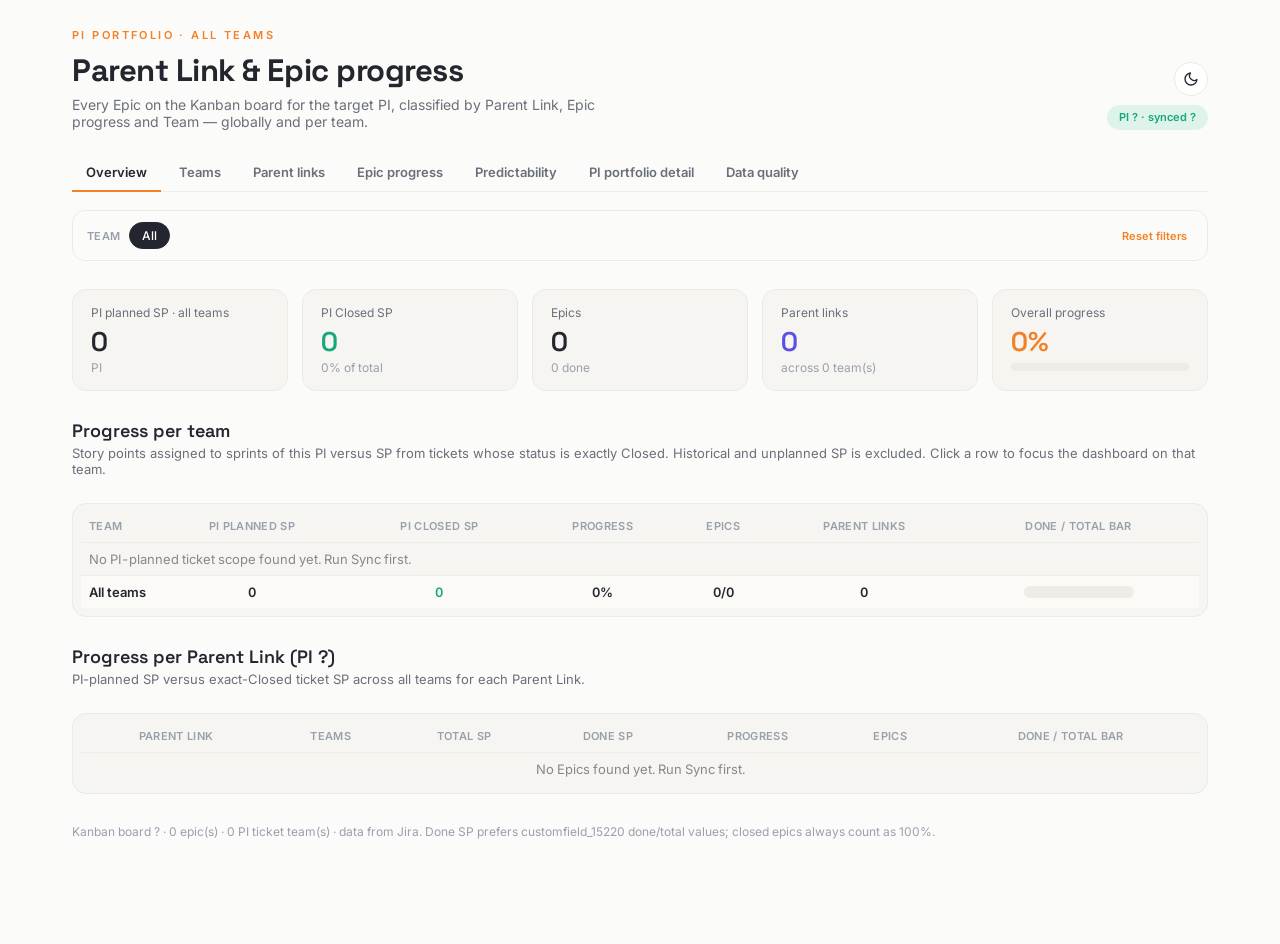
==== commit b02e541a: "Epic progress: Epic-team and commitment filters, manual order, hide from view Adds the Committed/Unc" ====
--- a/pi-portfolio-explorer/pi_portfolio/templates/dashboard.html
+++ b/pi-portfolio-explorer/pi_portfolio/templates/dashboard.html
@@ -55,6 +55,17 @@
 .tab{border:none;background:none;padding:10px 14px;font:600 13px var(--sans);color:var(--label);cursor:pointer;border-bottom:2px solid transparent;margin-bottom:-1px}
 .tab.on{color:var(--ink);border-bottom-color:var(--accent)}
 .tabview{display:none}.tabview.on{display:block}
+/* Epic progress: manual ordering + hide-from-view */
+.dragh{cursor:grab;user-select:none;touch-action:none;display:inline-flex;align-items:center;justify-content:center;width:20px;height:22px;border-radius:5px;color:var(--faint);font-size:13px;line-height:1}
+.dragh:hover{color:var(--accent);background:var(--accent-soft)}
+.dragh:active{cursor:grabbing}
+.rmbtn{cursor:pointer;border:none;background:none;padding:0;width:20px;height:22px;border-radius:5px;color:var(--faint);font-size:14px;line-height:1}
+.rmbtn:hover{color:var(--red,#d64545);background:#d6454518}
+tr.dragging{opacity:.4}
+tr.drop-before td{box-shadow:inset 0 2px 0 0 var(--accent)}
+tr.drop-after td{box-shadow:inset 0 -2px 0 0 var(--accent)}
+.hidchip{display:inline-flex;align-items:center;gap:5px;height:22px;padding:0 8px;border-radius:999px;border:1px solid var(--card-bd);background:var(--card);color:var(--label);font:600 11px var(--sans);cursor:pointer}
+.hidchip:hover{border-color:var(--accent);color:var(--accent)}
 .mtoggle{display:flex;gap:6px;flex-wrap:wrap}
 .mchip{border:1px solid var(--card-bd);background:#fff;border-radius:8px;padding:5px 11px;font:600 11px var(--sans);color:var(--label);cursor:pointer}
 .mchip.on{background:var(--accent);color:#fff;border-color:var(--accent)}
@@ -207,17 +218,24 @@
 </div>
 
 <div class="tabview" data-v="progress">
-  <div class="toolbar"><div><h2 class="sh">Epic progress</h2><p class="ssub">Actual sprint movement per Epic from child-ticket sprint codes, plus done-SP progress. Filter by team above, and by parent link / priority below.</p></div></div>
+  <div class="toolbar"><div><h2 class="sh">Epic progress</h2><p class="ssub">Actual sprint movement per Epic from child-ticket sprint codes, plus done-SP progress. Filter by team above, and by Epic team / commitment / parent link below. Drag the handle to set your own order, and use × to take an Epic out of this view.</p></div></div>
   <div class="kpis" id="progressOverallKpis" style="margin-bottom:12px"></div>
   <div class="card" style="padding:14px 16px;margin-bottom:12px">
     <div style="display:flex;gap:18px;flex-wrap:wrap;align-items:center">
+      <div class="fgroup"><span class="lbl">Epic team</span><span class="mtoggle" id="progressEpicTeam"></span></div>
+      <div class="fgroup"><span class="lbl">Commitment</span><span class="mtoggle" id="progressCommitted"></span></div>
       <div class="fgroup"><span class="lbl">Product</span><span class="mtoggle" id="progressProduct"></span></div>
       <div class="fgroup"><span class="lbl">Parent link</span><span class="mtoggle" id="progressParent"></span></div>
       <div class="fgroup"><span class="lbl">Sort</span><span class="mtoggle" id="progressSort"></span></div>
     </div>
     <div class="legend" id="progressLegend" style="margin-top:10px"></div>
   </div>
+  <div id="progressHiddenBar" style="display:none;align-items:center;gap:8px;flex-wrap:wrap;margin:0 0 10px;
+       padding:9px 12px;border:1px dashed var(--card-bd);border-radius:11px;background:var(--card)">
+  </div>
   <div id="progressToggleBar" style="display:none;gap:8px;justify-content:flex-end;align-items:center;margin:8px 0 10px">
+    <span id="progressOrderNote" style="margin-right:auto;font:600 11px var(--sans);color:var(--faint)"></span>
+    <button class="ghostbtn" id="resetProgressOrder" type="button" style="display:none">Reset order</button>
     <button class="ghostbtn" id="toggleAllProgressTickets" type="button">Expand all</button>
   </div>
   <div class="card tcard"><div id="epicProgressGantt" style="overflow:auto"></div></div>
@@ -344,7 +362,8 @@
 const productFiltered=epics=>fProduct==="all"?(epics||[]).slice():(epics||[]).filter(e=>productOf(e)===fProduct);
 
 /* ---------- state ---------- */
-let tab="overview", fTeam="All", fProduct="all", progressParent="all", progressSort="epic", parentGanttSort="name", qualityGroup="epic", kanbanTeam="All", kanbanProduct="all", kanbanParent="all", kanbanSprint="all", predGroup="sprint", predTeam="All", predProduct="all";
+let tab="overview", fTeam="All", fProduct="all", progressParent="all", progressSort="epic",
+    progressEpicTeam="All", progressCommitted="all", progressOrder=[], progressHidden=[], parentGanttSort="name", qualityGroup="epic", kanbanTeam="All", kanbanProduct="all", kanbanParent="all", kanbanSprint="all", predGroup="sprint", predTeam="All", predProduct="all";
 const ticketTeamOf=t=>String((t&&t.team)||"").trim()||"No team";
 // Allocate each Epic's remaining PI SP across the Teams that own its PI tickets.
 // Known ticket SP stays with the ticket Team. Any remaining, not-yet-created
@@ -461,6 +480,65 @@
   return `<div title="${escHtml(title)}" style="max-width:${w};display:flex;align-items:center;gap:8px;white-space:nowrap">${code}${namePart}</div>`;
 }
 const bar=(pct,w=100,h=12)=>{const width=typeof w==="number"?`${w}px`:String(w);return `<div style="height:${h}px;width:${width};background:var(--line);border-radius:999px;overflow:hidden"><div style="height:${h}px;width:${Math.max(0,Math.min(100,pct))}%;background:var(--adj);border-radius:999px"></div></div>`;};
+
+/* ---------- Epic progress: personal view state ----------
+   Manual order and hidden Epics are per browser and per PI: they are a reading
+   aid on top of the workbook, never something Sync writes back to Jira. */
+const EPIC_TEAMS=[...new Set(EPICS.map(teamOf))].sort((a,b)=>a.localeCompare(b));
+const committedOf=e=>String((e&&e.committed)||"").trim();
+const COMMITMENT_VALUES=[...new Set(EPICS.map(committedOf).filter(Boolean))];
+const HAS_COMMITMENT=COMMITMENT_VALUES.length>0;
+const PROGRESS_PREF_KEY=`piPortfolioProgress:${String(META.piName||"").trim()||"pi"}`;
+function loadProgressPrefs(){
+  try{
+    const raw=JSON.parse(localStorage.getItem(PROGRESS_PREF_KEY)||"{}");
+    const keys=new Set(EPICS.map(e=>String(e.key||"")));
+    progressOrder=(Array.isArray(raw.order)?raw.order:[]).filter(k=>keys.has(k));
+    progressHidden=(Array.isArray(raw.hidden)?raw.hidden:[]).filter(k=>keys.has(k));
+    if(raw.sort==="manual"&&progressOrder.length)progressSort="manual";
+  }catch(e){progressOrder=[];progressHidden=[];}
+}
+function saveProgressPrefs(){
+  try{localStorage.setItem(PROGRESS_PREF_KEY,JSON.stringify({order:progressOrder,hidden:progressHidden,sort:progressSort}));}catch(e){}
+}
+const isHiddenEpic=e=>progressHidden.includes(String(e&&e.key||""));
+function hideEpic(key){
+  if(!progressHidden.includes(key))progressHidden.push(key);
+  saveProgressPrefs();renderProgress();
+}
+function restoreEpic(key){
+  progressHidden=progressHidden.filter(k=>k!==key);
+  saveProgressPrefs();renderProgress();
+}
+function restoreAllEpics(){progressHidden=[];saveProgressPrefs();renderProgress();}
+function resetProgressOrder(){
+  progressOrder=[];
+  if(progressSort==="manual")progressSort="epic";
+  saveProgressPrefs();renderProgress();
+}
+const manualRank=key=>{const i=progressOrder.indexOf(key);return i<0?Number.MAX_SAFE_INTEGER:i;};
+// The first drag freezes whatever order is on screen, then applies the move, so
+// dragging works straight from any automatic sort without a surprise reshuffle.
+function reorderEpics(srcKey,dstKey,after){
+  if(!srcKey||srcKey===dstKey)return;
+  const visible=[...document.querySelectorAll("#epicProgressGantt tr[data-epic-row]")].map(r=>r.dataset.epicRow);
+  const from=visible.indexOf(srcKey);
+  if(from<0)return;
+  visible.splice(from,1);
+  let to=visible.indexOf(dstKey);
+  if(to<0)to=visible.length-1;
+  visible.splice(after?to+1:to,0,srcKey);
+  // Epics that are filtered out or hidden keep their relative order behind the
+  // visible ones, so switching filters never scrambles an order you set earlier.
+  const seen=new Set(visible), tail=[];
+  [...progressOrder,...EPICS.map(e=>String(e.key||""))].forEach(k=>{
+    if(k&&!seen.has(k)){seen.add(k);tail.push(k);}
+  });
+  progressOrder=[...visible,...tail];
+  progressSort="manual";
+  saveProgressPrefs();
+  renderProgress();
+}
 
 /* ---------- tabs + filters ---------- */
 function renderTabs(){
@@ -740,7 +818,27 @@
 }
 function renderProgress(){
   chips("progressProduct",PRODUCT_OPTIONS,fProduct,v=>{fProduct=v;progressParent="all";renderProgress();});
-  const epics=productFiltered(filteredEpics());
+  // Epic team is the Epic's own assigned Team field, unlike the team pills above
+  // which also match an Epic through any of its child tickets.
+  if(progressEpicTeam!=="All"&&!EPIC_TEAMS.includes(progressEpicTeam))progressEpicTeam="All";
+  chips("progressEpicTeam",[["All","All"],...EPIC_TEAMS.map(t=>[t,t])],progressEpicTeam,
+        v=>{progressEpicTeam=v;progressParent="all";renderProgress();});
+  const commitmentOptions=[["all","All"],
+    ...COMMITMENT_VALUES.slice().sort().map(v=>[v,v]),
+    ...(EPICS.some(e=>!committedOf(e))&&HAS_COMMITMENT?[["unset","Not set"]]:[])];
+  if(!commitmentOptions.some(o=>o[0]===progressCommitted))progressCommitted="all";
+  if(HAS_COMMITMENT){
+    chips("progressCommitted",commitmentOptions,progressCommitted,v=>{progressCommitted=v;renderProgress();});
+  }else{
+    progressCommitted="all";
+    const el=document.getElementById("progressCommitted");
+    if(el)el.innerHTML=`<span style="font:400 11px var(--sans);color:var(--faint)">Not in this workbook — run a Full Sync to load the Jira Committed field.</span>`;
+  }
+  const epics=productFiltered(filteredEpics())
+    .filter(e=>progressEpicTeam==="All"||teamOf(e)===progressEpicTeam)
+    .filter(e=>progressCommitted==="all"
+      ||(progressCommitted==="unset"?!committedOf(e):committedOf(e)===progressCommitted))
+    .filter(e=>!isHiddenEpic(e));
   const parents=groupByParent(epics);
   const parentOptions=[["all","All"],...parents.map(g=>[g.key,g.name&&g.name!==g.key?g.name:g.key])];
   if(!parentOptions.some(x=>x[0]===progressParent))progressParent="all";
@@ -748,33 +846,133 @@
   const baseRows=epics.filter(e=>progressParent==="all"||plKey(e)===progressParent).map(e=>({e,tl:actualTimeline(e)}));
   const selectedParent=progressParent==="all"?"All Parent Links":(parents.find(g=>g.key===progressParent)?.name||progressParent);
   renderProgressOverall("progressOverallKpis",baseRows.map(r=>r.e),`${fTeam==="All"?"All teams":fTeam} · ${productLabel(fProduct)} · ${selectedParent}`,"epic");
-  chips("progressSort",[["epic","Epic key"],["gantt","By Gantt"],["pct","By progress"]],progressSort,v=>{progressSort=v;renderProgress();});
+  const sortOptions=[["epic","Epic key"],["gantt","By Gantt"],["pct","By progress"],
+                     ...(progressOrder.length?[["manual","My order"]]:[])];
+  if(!sortOptions.some(o=>o[0]===progressSort))progressSort="epic";
+  chips("progressSort",sortOptions,progressSort,v=>{progressSort=v;saveProgressPrefs();renderProgress();});
   function rowCompare(a,b){
-    if(progressSort==="gantt"){const sa=a.tl?a.tl.start:Infinity,sb=b.tl?b.tl.start:Infinity;if(sa!==sb)return sa-sb;const da=a.tl?a.tl.end-a.tl.start:Infinity,db=b.tl?b.tl.end-b.tl.start:Infinity;if(da!==db)return da-db;}
+    if(progressSort==="manual"){
+      const ra=manualRank(String(a.e.key||"")),rb=manualRank(String(b.e.key||""));
+      if(ra!==rb)return ra-rb;
+    }
+    else if(progressSort==="gantt"){const sa=a.tl?a.tl.start:Infinity,sb=b.tl?b.tl.start:Infinity;if(sa!==sb)return sa-sb;const da=a.tl?a.tl.end-a.tl.start:Infinity,db=b.tl?b.tl.end-b.tl.start:Infinity;if(da!==db)return da-db;}
     else if(progressSort==="pct"){const pa=piProgressPct(a.e),pb=piProgressPct(b.e);if(pa!==pb)return pb-pa;}
     return String(a.e.key||"").localeCompare(String(b.e.key||""));
   }
   const rows=baseRows.sort(rowCompare),withMovement=baseRows.filter(r=>r.tl).length;
   const head=Array.from({length:NS},(_,i)=>`<th style="text-align:center;min-width:52px">${sprintLabel(i)}</th>`).join("");
-  const colgroup=`<colgroup><col style="width:38px"><col style="width:110px"><col style="width:130px"><col style="width:230px"><col style="width:120px">${Array.from({length:NS},()=>`<col style="width:54px">`).join("")}</colgroup>`;
+  const colgroup=`<colgroup><col style="width:66px"><col style="width:34px"><col style="width:110px"><col style="width:130px"><col style="width:230px"><col style="width:120px">${Array.from({length:NS},()=>`<col style="width:54px">`).join("")}</colgroup>`;
   const doneBadge=e=>epicDone(e)?`<span title="Epic and all tickets are Closed" style="display:inline-flex;align-items:center;justify-content:center;height:18px;padding:0 7px;border-radius:999px;background:var(--adj-soft);color:var(--adj);font-weight:900;font-size:11px;margin-left:4px">done</span>`:closurePendingBadge(e);
-  let html=`<table class="dt progress-table" style="width:100%;min-width:${538+NS*54}px;table-layout:fixed">${colgroup}<thead><tr><th></th><th>Epic</th><th>Team</th><th>Summary</th><th>Progress</th>${head}</tr></thead><tbody>`;
-  if(!rows.length)html+=`<tr><td colspan="${5+NS}" style="color:#888">No Epics match the selected filters.</td></tr>`;
+  let html=`<table class="dt progress-table" style="width:100%;min-width:${600+NS*54}px;table-layout:fixed">${colgroup}<thead><tr><th></th><th></th><th>Epic</th><th>Team</th><th>Summary</th><th>Progress</th>${head}</tr></thead><tbody>`;
+  if(!rows.length)html+=`<tr><td colspan="${6+NS}" style="color:#888">No Epics match the selected filters.</td></tr>`;
   rows.forEach(({e,tl},idx)=>{
     const planned=piProgressTotalSp(e),closed=piProgressClosedSp(e),pct=piProgressPct(e),detailId=`progressTickets_${idx}`;
     const tickets=(e.tickets||[]).slice().sort((a,b)=>{const api=(a.sprints||[]).some(sprintBelongsToSelectedPi),bpi=(b.sprints||[]).some(sprintBelongsToSelectedPi);return api!==bpi?(api?-1:1):String(a.key||"").localeCompare(String(b.key||""));});
-    html+=`<tr><td><button class="ghostbtn" style="padding:3px 7px" data-progress-toggle="${detailId}" ${tickets.length?'':'disabled'}>${tickets.length?'+':'—'}</button></td><td>${issueLink(e.key,"100px")}${doneBadge(e)}</td><td>${teamPill(teamOf(e),"122px")}</td><td title="${escHtml(e.summary||'')}">${escHtml(e.summary||'')}</td><td><div style="display:flex;align-items:center;gap:6px;justify-content:center"><b>${pc(pct)}</b>${bar(pct,64,8)}<span style="font-size:10px;color:var(--faint)">${f1(closed)}/${f1(planned)} SP</span></div></td>${barCells(tl)}</tr>`;
+    const epicKey=String(e.key||"");
+    html+=`<tr data-epic-row="${escHtml(epicKey)}"><td><div style="display:flex;align-items:center;gap:2px"><span class="dragh" data-drag-handle="${escHtml(epicKey)}" title="Drag to reorder">⠿</span><button class="rmbtn" data-remove-epic="${escHtml(epicKey)}" title="Remove ${escHtml(epicKey)} from this view" type="button">×</button></div></td><td><button class="ghostbtn" style="padding:3px 7px" data-progress-toggle="${detailId}" ${tickets.length?'':'disabled'}>${tickets.length?'+':'—'}</button></td><td>${issueLink(e.key,"100px")}${doneBadge(e)}</td><td>${teamPill(teamOf(e),"122px")}</td><td title="${escHtml(e.summary||'')}">${escHtml(e.summary||'')}</td><td><div style="display:flex;align-items:center;gap:6px;justify-content:center"><b>${pc(pct)}</b>${bar(pct,64,8)}<span style="font-size:10px;color:var(--faint)">${f1(closed)}/${f1(planned)} SP</span></div></td>${barCells(tl)}</tr>`;
     if(tickets.length){
       const ticketRows=tickets.map(t=>{const inPi=(t.sprints||[]).some(sprintBelongsToSelectedPi),piCodes=(t.sprints||[]).filter(sprintBelongsToSelectedPi),allCodes=t.sprints||[];return `<tr style="opacity:${inPi?1:0.35}"><td>${issueLink(t.key,"105px")}</td><td>${teamPill(ticketTeamOf(t),"135px")}</td><td>${escHtml(t.issueType||'—')}</td><td>${escHtml(t.status||'—')}</td><td>${f1(t.sp||0)}</td><td>${escHtml((inPi?piCodes:allCodes).join(', ')||'—')}</td><td>${inPi?'In PI':'Outside PI'}</td><td>${escHtml(t.summary||'')}</td></tr>`;}).join('');
-      html+=`<tr id="${detailId}" style="display:none;background:var(--bg)"><td colspan="${5+NS}"><table class="dt"><thead><tr><th>Ticket</th><th>Team</th><th>Type</th><th>Status</th><th>SP</th><th>Sprint(s)</th><th>PI planning</th><th>Summary</th></tr></thead><tbody>${ticketRows}</tbody></table></td></tr>`;
+      html+=`<tr id="${detailId}" style="display:none;background:var(--bg)"><td colspan="${6+NS}"><table class="dt"><thead><tr><th>Ticket</th><th>Team</th><th>Type</th><th>Status</th><th>SP</th><th>Sprint(s)</th><th>PI planning</th><th>Summary</th></tr></thead><tbody>${ticketRows}</tbody></table></td></tr>`;
     }
   });
   html+=`</tbody></table>`;document.getElementById("epicProgressGantt").innerHTML=html;
   const buttons=[...document.querySelectorAll("[data-progress-toggle]")].filter(b=>!b.disabled),barEl=document.getElementById("progressToggleBar"),all=document.getElementById("toggleAllProgressTickets");
   const isOpen=b=>{const r=document.getElementById(b.dataset.progressToggle);return r&&r.style.display!=="none";},allOpen=()=>buttons.length&&buttons.every(isOpen),set=(b,o)=>{const r=document.getElementById(b.dataset.progressToggle);if(r){r.style.display=o?"table-row":"none";b.textContent=o?"−":"+";}},refresh=()=>{if(barEl)barEl.style.display=buttons.length?"flex":"none";if(all)all.textContent=allOpen()?"Hide all":"Expand all";};
   buttons.forEach(b=>b.onclick=()=>{set(b,!isOpen(b));refresh();});if(all)all.onclick=()=>{const o=!allOpen();buttons.forEach(b=>set(b,o));refresh();};refresh();
-  const scope=`${productLabel(fProduct)} · ${fTeam==="All"?"all teams":fTeam}`;
+  wireProgressRowTools();
+  renderProgressHiddenBar();
+  const orderNote=document.getElementById("progressOrderNote"),resetBtn=document.getElementById("resetProgressOrder");
+  if(orderNote)orderNote.textContent=progressSort==="manual"?"Showing your own order — drag the ⠿ handle to change it.":"";
+  if(resetBtn){resetBtn.style.display=progressOrder.length?"inline-block":"none";resetBtn.onclick=resetProgressOrder;}
+  const scope=`${productLabel(fProduct)} · ${fTeam==="All"?"all teams":fTeam}`
+    +(progressEpicTeam==="All"?"":` · Epic team ${progressEpicTeam}`)
+    +(progressCommitted==="all"?"":` · ${progressCommitted==="unset"?"commitment not set":progressCommitted}`)
+    +(progressHidden.length?` · ${progressHidden.length} removed from view`:"");
   document.getElementById("progressLegend").innerHTML=`<span><i style="background:var(--adj)"></i>Actual Jira sprint movement</span><span style="color:var(--faint)">Scope: ${escHtml(scope)}. Progress is Closed selected-PI ticket SP divided by total selected-PI ticket SP; Epic estimate is fallback only when no ticket SP exists. Expand an Epic to inspect all child tickets; tickets outside PI ${escHtml(META.piName||'')} planning are shown with low opacity.</span>`;
+}
+
+/* Drag-to-reorder and remove-from-view for the Epic progress rows.
+   Pointer events rather than HTML5 drag-and-drop: they behave consistently
+   across browsers, work with touch, and can be driven by tests. The list runs
+   to dozens of Epics, so dragging near the top or bottom edge scrolls the page
+   and keeps re-evaluating the drop target underneath the pointer. */
+function wireProgressRowTools(){
+  const root=document.getElementById("epicProgressGantt");
+  if(!root)return;
+  root.querySelectorAll("[data-remove-epic]").forEach(b=>{
+    b.onclick=ev=>{ev.stopPropagation();hideEpic(b.dataset.removeEpic);};
+  });
+  let drag=null,scrollTimer=null;
+  const clearMarks=()=>root.querySelectorAll(".drop-before,.drop-after,.dragging")
+    .forEach(x=>x.classList.remove("drop-before","drop-after","dragging"));
+  const stopAutoScroll=()=>{if(scrollTimer){clearInterval(scrollTimer);scrollTimer=null;}};
+  function updateTarget(){
+    if(!drag)return;
+    const el=document.elementFromPoint(drag.x,drag.y);
+    const row=el&&el.closest?el.closest("tr[data-epic-row]"):null;
+    // Outside the viewport elementFromPoint yields nothing; keep the last good
+    // target rather than dropping the move on the floor.
+    if(!row||!root.contains(row)||row===drag.row)return;
+    root.querySelectorAll(".drop-before,.drop-after")
+      .forEach(x=>x.classList.remove("drop-before","drop-after"));
+    const r=row.getBoundingClientRect(),after=drag.y>r.top+r.height/2;
+    drag.target=row.dataset.epicRow;
+    drag.after=after;
+    row.classList.toggle("drop-after",after);
+    row.classList.toggle("drop-before",!after);
+  }
+  function autoScroll(){
+    if(!drag)return stopAutoScroll();
+    const margin=100,step=16;
+    if(drag.y<margin)window.scrollBy(0,-step);
+    else if(drag.y>window.innerHeight-margin)window.scrollBy(0,step);
+    else return;
+    updateTarget();
+  }
+  root.querySelectorAll("[data-drag-handle]").forEach(handle=>{
+    handle.addEventListener("pointerdown",ev=>{
+      if(ev.button!==0)return;
+      ev.preventDefault();
+      drag={key:handle.dataset.dragHandle,row:handle.closest("tr"),
+            moved:false,target:null,after:false,x:ev.clientX,y:ev.clientY};
+      try{handle.setPointerCapture(ev.pointerId);}catch(err){}
+      if(!scrollTimer)scrollTimer=setInterval(autoScroll,16);
+    });
+    handle.addEventListener("pointermove",ev=>{
+      if(!drag)return;
+      ev.preventDefault();
+      drag.x=ev.clientX;drag.y=ev.clientY;
+      if(!drag.moved){drag.moved=true;if(drag.row)drag.row.classList.add("dragging");}
+      updateTarget();
+    });
+    const finish=ev=>{
+      if(!drag)return;
+      const done=drag;
+      drag=null;
+      stopAutoScroll();
+      try{handle.releasePointerCapture(ev.pointerId);}catch(err){}
+      clearMarks();
+      if(done.moved&&done.target)reorderEpics(done.key,done.target,done.after);
+    };
+    handle.addEventListener("pointerup",finish);
+    handle.addEventListener("pointercancel",finish);
+  });
+}
+function renderProgressHiddenBar(){
+  const bar=document.getElementById("progressHiddenBar");
+  if(!bar)return;
+  if(!progressHidden.length){bar.style.display="none";bar.innerHTML="";return;}
+  const byKey=new Map(EPICS.map(e=>[String(e.key||""),e]));
+  const chipsHtml=progressHidden.map(k=>{
+    const e=byKey.get(k);
+    const title=e&&e.summary?`${k} · ${e.summary}`:k;
+    return `<button class="hidchip" data-restore-epic="${escHtml(k)}" title="${escHtml(title)} — click to bring back" type="button">${escHtml(k)} <span style="font-weight:900">+</span></button>`;
+  }).join(" ");
+  bar.style.display="flex";
+  bar.innerHTML=`<span style="font:600 11px var(--sans);letter-spacing:.04em;text-transform:uppercase;color:var(--faint)">Removed from view (${progressHidden.length})</span>${chipsHtml}<button class="ghostbtn" id="restoreAllEpics" type="button" style="margin-left:auto">Bring all back</button>`;
+  bar.querySelectorAll("[data-restore-epic]").forEach(b=>b.onclick=()=>restoreEpic(b.dataset.restoreEpic));
+  const allBtn=document.getElementById("restoreAllEpics");
+  if(allBtn)allBtn.onclick=restoreAllEpics;
 }
 
 function renderPiPortfolioDetail(){
@@ -950,6 +1148,7 @@
   if(btn)btn.title=chosen==="dark"?"Switch to light mode":"Switch to dark mode";
 }
 function init(){
+  loadProgressPrefs();
   let saved="light";
   try{saved=localStorage.getItem("piPortfolioTheme")||"light";}catch(e){}
   applyTheme(saved);
